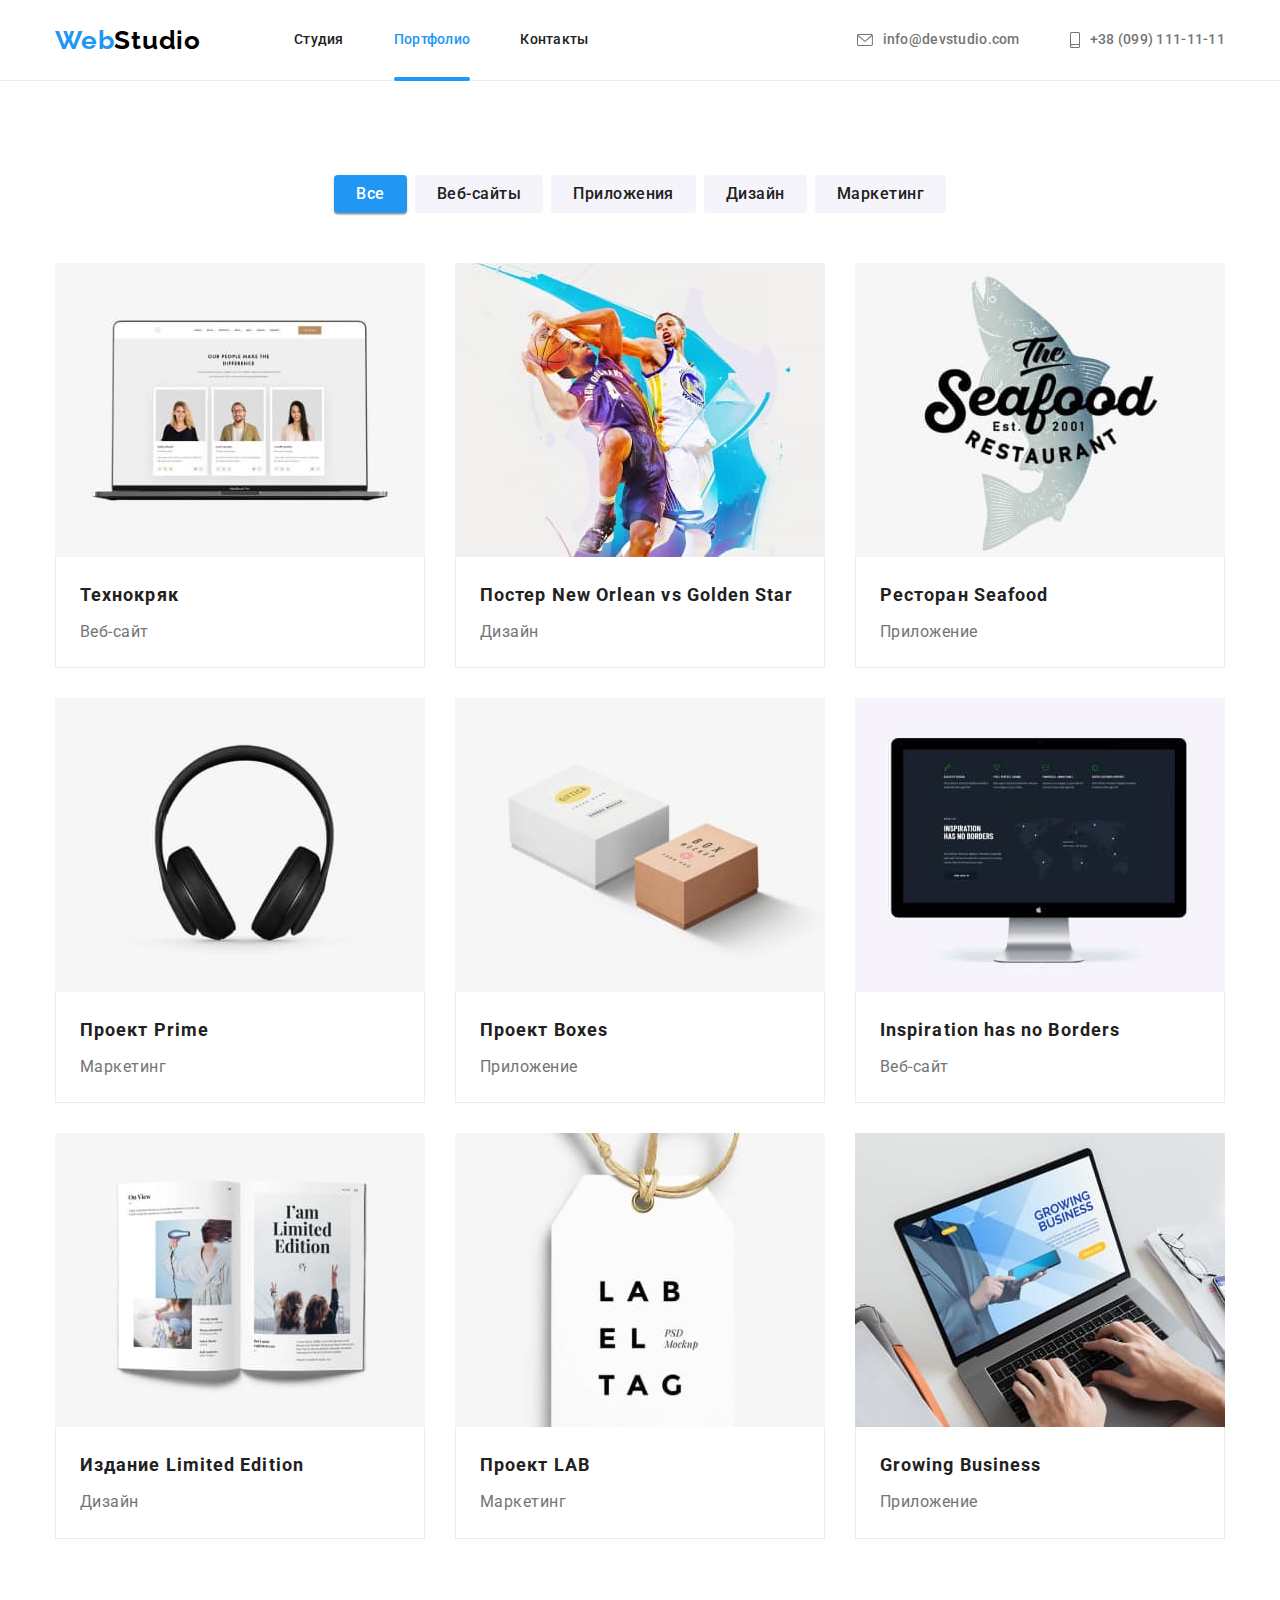
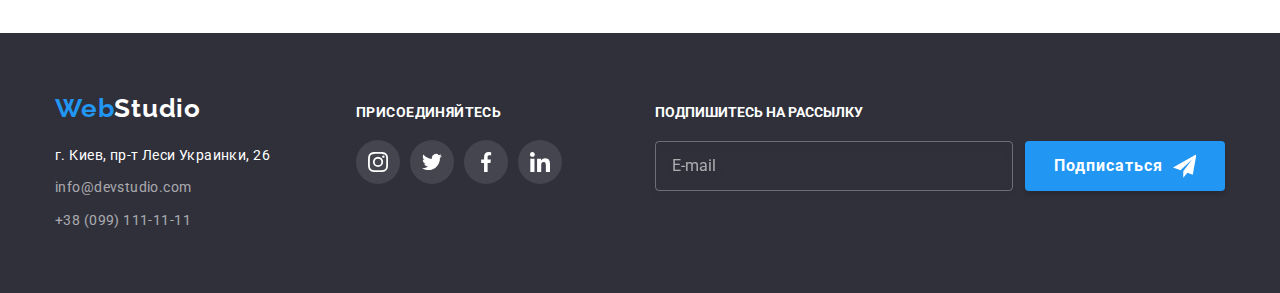
==== portfolio.html @ 6984e410 "." ====
<!DOCTYPE html>
<html lang="ru">
  <head>
    <meta charset="UTF-8" />
    <meta http-equiv="X-UA-Compatible" content="IE=edge" />
    <meta name="viewport" content="width=device-width, initial-scale=1.0" />
    <title>Portfolio</title>
    <link
      href="https://fonts.googleapis.com/css2?family=Raleway:wght@700&family=Roboto:wght@400;500;700;900&display=swap"
      rel="stylesheet"
    />
    <link
      rel="stylesheet"
      href="https://cdnjs.cloudflare.com/ajax/libs/modern-normalize/1.1.0/modern-normalize.min.css"
    />
    <link rel="stylesheet" href="./css/style.css" />
  </head>
  <body>
    <!-- Хедер -->
    <header class="page-header">
      <div class="container main-nav">
        <a href="./index.html" class="logo"> <span class="accent">Web</span>Studio </a>
        <!-- Навигация  -->
        <nav class="nav">
          <ul class="site-nav list">
            <li class="item"><a href="./index.html" class="link"> Студия </a></li>
            <li class="item"><a href="./portfolio.html" class="link current"> Портфолио </a></li>
            <li class="item"><a href="" class="link"> Контакты </a></li>
          </ul>
        </nav>
        <!-- Контакты -->
        <ul class="auth-nav list">
          <li class="item">
            <a href="mailto:info@devstudio.com" class="link-info">
              <svg class="icon-envelope">
                <use href="./images/icons.svg#icon-envelope"></use>
              </svg>
              info@devstudio.com</a
            >
          </li>
          <li class="item">
            <a href="tel:+380991111111" class="link-info">
              <svg class="icon-smartfhone">
                <use href="./images/icons.svg#icon-smartphone"></use></svg
              >+38 (099) 111-11-11</a
            >
          </li>
        </ul>
      </div>
    </header>
    <!-- Главный раздел -->
    <main>
      <section class="section">
        <div class="container">
          <h1 class="visually-hidden">Портфолио</h1>
          <ul class="portfolio-button list">
            <li class="item"><button type="button" class="button current">Все</button></li>
            <li class="item"><button type="button" class="button primary">Веб-сайты</button></li>
            <li class="item"><button type="button" class="button primary">Приложения</button></li>
            <li class="item"><button type="button" class="button primary">Дизайн</button></li>
            <li class="item"><button type="button" class="button primary">Маркетинг</button></li>
          </ul>

          <ul class="benefits list">
            <li class="item">
              <article class="card">
                <a href="" class="card-shadow">
                  <div class="benefits-img">
                    <img src="./images/img1.jpg" alt="Веб-сайт" width="370" height="294" />

                    <div class="img-thumb">
                      <p class="img-text">
                        Ресурс предлагает комплексные предложения с разным уровнем функционала и
                        сервисов. Все это позволит посетителю получить исчерпывающие сведения
                        <br />о компании или частном лице.
                      </p>
                    </div>
                  </div>

                  <div class="card-thumb">
                    <h2 class="benefits-title">Технокряк</h2>
                    <p class="benefits-text">Веб-сайт</p>
                  </div>
                </a>
              </article>
            </li>

            <li class="item">
              <article class="card">
                <a href="" class="card-shadow">
                  <div class="benefits-img">
                    <img src="./images/img2.jpg" alt="Постер" width="370" height="294" />

                    <div class="img-thumb">
                      <p class="img-text">
                        Ресурс предлагает комплексные предложения с разным уровнем функционала и
                        сервисов. Все это позволит посетителю получить исчерпывающие сведения
                        <br />о компании или частном лице.
                      </p>
                    </div>
                  </div>

                  <div class="card-thumb">
                    <h2 class="benefits-title">
                      Постер <span lang="en">New Orlean vs Golden Star</span>
                    </h2>
                    <p class="benefits-text">Дизайн</p>
                  </div>
                </a>
              </article>
            </li>

            <li class="item">
              <article class="card">
                <a href="" class="card-shadow">
                  <div class="benefits-img">
                    <img src="./images/img3.jpg" alt="Ресторан" width="370" height="294" />

                    <div class="img-thumb">
                      <p class="img-text">
                        Ресурс предлагает комплексные предложения с разным уровнем функционала и
                        сервисов. Все это позволит посетителю получить исчерпывающие сведения
                        <br />о компании или частном лице.
                      </p>
                    </div>
                  </div>

                  <div class="card-thumb">
                    <h2 class="benefits-title">Ресторан <span lang="en">Seafood</span></h2>
                    <p class="benefits-text">Приложение</p>
                  </div>
                </a>
              </article>
            </li>

            <li class="item">
              <article class="card">
                <a href="" class="card-shadow">
                  <div class="benefits-img">
                    <img src="./images/img4.jpg" alt="Проект Прайм" width="370" height="294" />

                    <div class="img-thumb">
                      <p class="img-text">
                        Ресурс предлагает комплексные предложения с разным уровнем функционала и
                        сервисов. Все это позволит посетителю получить исчерпывающие сведения
                        <br />о компании или частном лице.
                      </p>
                    </div>
                  </div>

                  <div class="card-thumb">
                    <h2 class="benefits-title">Проект <span lang="en">Prime</span></h2>
                    <p class="benefits-text">Маркетинг</p>
                  </div>
                </a>
              </article>
            </li>

            <li class="item">
              <article class="card">
                <a href="" class="card-shadow">
                  <div class="benefits-img">
                    <img src="./images/img5.jpg" alt="Проект Боксиз" width="370" height="294" />

                    <div class="img-thumb">
                      <p class="img-text">
                        Ресурс предлагает комплексные предложения с разным уровнем функционала и
                        сервисов. Все это позволит посетителю получить исчерпывающие сведения
                        <br />о компании или частном лице.
                      </p>
                    </div>
                  </div>

                  <div class="card-thumb">
                    <h2 class="benefits-title">Проект <span lang="en">Boxes</span></h2>
                    <p class="benefits-text">Приложение</p>
                  </div>
                </a>
              </article>
            </li>

            <li class="item">
              <article class="card">
                <a href="" class="card-shadow">
                  <div class="benefits-img">
                    <img src="./images/img6.jpg" alt="Вдохновение" width="370" height="294" />

                    <div class="img-thumb">
                      <p class="img-text">
                        Ресурс предлагает комплексные предложения с разным уровнем функционала и
                        сервисов. Все это позволит посетителю получить исчерпывающие сведения
                        <br />о компании или частном лице.
                      </p>
                    </div>
                  </div>

                  <div class="card-thumb">
                    <h2 class="benefits-title" lang="en">Inspiration has no Borders</h2>
                    <p class="benefits-text">Веб-сайт</p>
                  </div>
                </a>
              </article>
            </li>

            <li class="item">
              <article class="card">
                <a href="" class="card-shadow">
                  <div class="benefits-img">
                    <img src="./images/img7.jpg" alt="Издание" width="370" height="294" />

                    <div class="img-thumb">
                      <p class="img-text">
                        Ресурс предлагает комплексные предложения с разным уровнем функционала и
                        сервисов. Все это позволит посетителю получить исчерпывающие сведения
                        <br />о компании или частном лице.
                      </p>
                    </div>
                  </div>

                  <div class="card-thumb">
                    <h2 class="benefits-title">Издание <span lang="en">Limited Edition</span></h2>
                    <p class="benefits-text">Дизайн</p>
                  </div>
                </a>
              </article>
            </li>

            <li class="item">
              <article class="card">
                <a href="" class="card-shadow">
                  <div class="benefits-img">
                    <img src="./images/img8.jpg" alt="Проект Лаб" width="370" height="294" />

                    <div class="img-thumb">
                      <p class="img-text">
                        Ресурс предлагает комплексные предложения с разным уровнем функционала и
                        сервисов. Все это позволит посетителю получить исчерпывающие сведения
                        <br />о компании или частном лице.
                      </p>
                    </div>
                  </div>

                  <div class="card-thumb">
                    <h2 class="benefits-title">Проект <span lang="en">LAB</span></h2>
                    <p class="benefits-text">Маркетинг</p>
                  </div>
                </a>
              </article>
            </li>

            <li class="item">
              <article class="card">
                <a href="" class="card-shadow">
                  <div class="benefits-img">
                    <img src="./images/img9.jpg" alt="Растущий бизнес" width="370" height="294" />

                    <div class="img-thumb">
                      <p class="img-text">
                        Ресурс предлагает комплексные предложения с разным уровнем функционала и
                        сервисов. Все это позволит посетителю получить исчерпывающие сведения
                        <br />о компании или частном лице.
                      </p>
                    </div>
                  </div>

                  <div class="card-thumb">
                    <h2 class="benefits-title" lang="en">Growing Business</h2>
                    <p class="benefits-text">Приложение</p>
                  </div>
                </a>
              </article>
            </li>
          </ul>
        </div>
      </section>
    </main>

    <!-- Футер -->
    <footer class="page-footer">
      <div class="container">
        <div class="contact-info">
          <div class="adress-info">
            <a href="./index.html" class="footer-logo"> <span class="accent">Web</span>Studio </a>
            <address class="address">
              <ul class="information list">
                <li class="item">
                  <a
                    href="https://goo.gl/maps/oPbWowYrKjm67KPz8"
                    class="location"
                    target="_blank"
                    rel="noreferrer noopener"
                    >г. Киев, пр-т Леси Украинки, 26
                  </a>
                </li>
                <li class="item">
                  <a href="mailto:info@devstudio.com" class="link">info@devstudio.com </a> <br />
                </li>
                <li class="item">
                  <a href="tel:+380991111111" class="link">+38 (099) 111-11-11</a>
                </li>
              </ul>
            </address>
          </div>

          <div class="footer-part">
            <h2 class="footer-title">присоединяйтесь</h2>
            <ul class="social-footer list">
              <li class="item">
                <a href="" class="footer-icon">
                  <svg class="icon-footer">
                    <use href="./images/icons.svg#icon-instagram-2-1"></use>
                  </svg>
                </a>
              </li>
              <li class="item">
                <a href="" class="footer-icon current">
                  <svg class="icon-footer">
                    <use href="./images/icons.svg#icon-twitter-1"></use>
                  </svg>
                </a>
              </li>
              <li class="item">
                <a href="" class="footer-icon">
                  <svg class="icon-footer">
                    <use href="./images/icons.svg#icon-facebook-1"></use>
                  </svg>
                </a>
              </li>
              <li class="item">
                <a href="" class="footer-icon">
                  <svg class="icon-footer">
                    <use href="./images/icons.svg#icon-linkedin-1"></use>
                  </svg>
                </a>
              </li>
            </ul>
          </div>

          <form class="footer-form" autocomplete="off">
            <label class="footer-field">
              Подпишитесь на рассылку
              <input type="email" name="mail" placeholder="E-mail" />
            </label>

            <button class="btn-footer" type="submit">
              Подписаться
              <svg class="icon-form">
                <use href="./images/icons.svg#icon-icon-send"></use>
              </svg>
            </button>
          </form>
        </div>
      </div>
    </footer>
  </body>
</html>
---- css/style.css ----
html{
    box-sizing: border-box;
}

*, 
*::before,
*::after{
box-sizing: inherit;
}

:root {
    --primery-text-color: #757575;
    --title-text-color:#212121;
    --accent-color: #2196F3;
    --primery-white-color:#FFFFFF;
    --footer-contact-color:rgba(255, 255, 255, 0.6);
    --hero-button-color:#188CE8;
    --button-portfolio-color:#F5F4FA;
    --hero-fon-color:#2F303A;
    --card-set-gape: 30px;
    --box-shadow-team:0px 1px 3px rgba(0, 0, 0, 0.12),
    0px 1px 1px rgba(0, 0, 0, 0.14),
    0px 2px 1px rgba(0, 0, 0, 0.2);
    --box-shadow-benefits:0px 1px 1px rgba(0, 0, 0, 0.12), 
    0px 4px 4px rgba(0, 0, 0, 0.06), 
    1px 4px 6px rgba(0, 0, 0, 0.16);
}


body {
background-color:var(--primery-white-color);
color:var(--primery-text-color);
font-family: Roboto, sans-serif;
}
 /*утилиты  */
h1,
h2,
h3,
h4,
h5,
h6,
p,
ul {
margin: 0;
}

img {
display: block;
max-width: 100%;
height: auto
}

/* скрыть заголовок H1 */
.visually-hidden {
position: absolute;
white-space: nowrap;
width: 1px;
height: 1px;
overflow: hidden;
border: 0px;
padding: 0px;
clip: rect(0 0 0 0);
clip-path: inset(50%);
margin: -1px;
}
.list {
margin: 0px;
padding: 0px;
list-style: none;
}
/* разметка хедера */
.page-header{
border-bottom: 1px solid #ECECEC;
}

/* fix heder */
/* .page-header{
position: fixed;
width: 100%;
top: 0;
left: 0;
min-height: 80px;
background-color:rgba(255, 165, 0, 1);
outline: 1px solid black;
} */





/* разметка навигации */
.main-nav{
display: flex;
align-items: center;
}

/* разметка контейнера */

.container {
width: 1200px;
padding-left: 15px;
padding-right: 15px;
margin-left: auto;
margin-right: auto;
}


/* разметка оформление
.card-thumb {
outline: 1px solid red;
}

.item * {
outline: 1px solid tomato;


/* logo */

.logo {
color: #000000;
font-family: Raleway, sans-serif;
font-weight: 700;
font-size: 26px;
line-height: 1.19;
letter-spacing: 0.03em;
text-decoration: none;

transition:color 250ms cubic-bezier(0.4, 0, 0.2, 1);
}

.logo:hover,
.logo:focus {
color: var(--accent-color);
}
.nav{
margin-left: 93px;
}
.site-nav{
display: flex;
}

.site-nav .item{
margin-right: 50px;
}
.site-nav .item:last-child{
margin-right: 0px;
}

/* site nav */
.site-nav .link {
display: block;
position: relative;
padding-top: 32px;
padding-bottom: 32px;

color:var(--title-text-color) ;
font-weight: 500;
font-size: 14px;
line-height: 1.14;
letter-spacing: 0.02em;
text-decoration: none;

transition:color 250ms cubic-bezier(0.4, 0, 0.2, 1);
}
.site-nav .link:hover, 
.site-nav .link:focus{
color:var(--accent-color) ;
}
.site-nav .link.current{
color:var(--accent-color);
}
/* подчеркивание */
.site-nav .link.current::after {
display: block;
position: absolute;
bottom: -1px;
left: 0px;
content: "";
width: 100%;
height: 4px;
border-radius: 2px;
background-color: var(--accent-color);
}

/* auth-nav */
.auth-nav{
display: flex;
margin-left: auto;
align-items: center;
justify-content: center;
}

.auth-nav .item:not(:last-child){
margin-right: 50px;
}
/* oбязательно!!!!!!!!! content:
иконки конверт и телефон "" */

.icon-envelope{
height: 12px;
width: 16px;
margin-right: 10px;

}

.icon-smartfhone{
height: 16px;
width: 10px;
margin-right: 10px;

}



/* text  */
.auth-nav .link-info{
display: flex;
align-items: center;
color: var(--primery-text-color);
fill: var(--primery-text-color);
font-weight: 500;
font-size: 14px;
line-height: 1.14;
letter-spacing: 0.02em;
text-decoration: none;

transition:color 250ms cubic-bezier(0.4, 0, 0.2, 1), 
fill 250ms cubic-bezier(0.4, 0, 0.2, 1) ;

}


.auth-nav .link-info:hover, 
.auth-nav .link-info:focus{
color: var(--accent-color);
fill: var(--accent-color);
}


/* hero */
.hero{
padding: 200px 0px;
text-align: center;
margin-right: auto;
margin-left: auto;
max-width: 1600px;
min-height: 600px;
background-color: var(--hero-fon-color);
background-image: linear-gradient(to right,
rgba(47, 48, 58,0.4), 
rgba(47, 48, 58, 0.4)),
url(../images/background-hero.jpg);
background-repeat: no-repeat;
background-position: center;
background-size: cover;
}

.hero-title{

margin-top: 0px;
margin-bottom:30px;

color:var(--primery-white-color);
font-weight: 900;
font-size: 44px;
line-height: 1.36;
letter-spacing: 0.06em;
text-transform: uppercase;
}


/* button index.html*/

.button{cursor: pointer;}
.hero-button.primary{cursor: pointer;}
.button-close{cursor: pointer;}
.btn-footer{cursor: pointer;}
.button-submit{cursor: pointer;}

.hero-button{
display:inline-block;
border-radius:4px;
padding: 10px 32px;
min-width: 200px;
text-align: center;


color:var(--primery-white-color);
background-color:var(--accent-color);
font-family: inherit;
font-weight: 700;
font-size: 16px;
line-height: 1.88;
text-align: center;
letter-spacing: 0.06em;
text-decoration: none;
border: none;

transition:color 250ms cubic-bezier(0.4, 0, 0.2, 1),
background-color 250ms cubic-bezier(0.4, 0, 0.2, 1);
}

.hero-button.primary:hover,
.hero-button.primary:focus {
border: none;
color: var(--primery-white-color);
background-color:var(--hero-button-color);
}


/*падинги всех секций*/
.section{
padding: 94px 0px;
}


/* стили и отступы заголовоков H */
.section-title {
color: var(--title-text-color);
font-weight: 700;
font-size: 36px;
line-height: 1.17;
text-align: center;
letter-spacing: 0.03em;

margin-bottom: 50px;
}

/* section Feature */

/* контейнер FEATURE */

/* установка иконок */
.icon-feature{
display: flex;
justify-content: center;
align-items: center;
height: 120px;
background-color: var(--button-portfolio-color);
border-radius: 4px;
margin-bottom: 30px;
}
.icon-feature .icon{
height: 70px;
width: 70px;
}



.feature {
display: flex;
margin-top: calc(-1 * var(--card-set-gape));
margin-left: calc(-1 * var(--card-set-gape));
}


.feature>.item {
flex-basis: calc(100% / 3 - var(--card-set-gape));
margin-left: var(--card-set-gape);
margin-top: var(--card-set-gape);
}

.feature-title {
color: var(--title-text-color);
font-weight: 700;
font-size: 14px;
line-height: 1.14;
letter-spacing: 0.03em;
font-style: normal;
text-transform: uppercase;
}

.feature-text {
margin-top: 10px;
color: var(--primery-text-color);
font-weight: 400;
font-size: 14px;
line-height: 1.7;
letter-spacing: 0.03em;
font-style: normal;
}

/* section-Images */

/* /* контейнер IMAGES */
.section.images {
padding-top: 0px;
}

.imag-card{
display: flex;
position: relative;
}

.images-thumb{
position: absolute;
display: flex;
height: 70px;
width: 100%;
justify-content: center;
align-items: center;
bottom: 0px;
background-color: rgba(47, 48, 58, 0.8);
}

.images-text{
font-style: normal;
font-weight: 700;
font-size: 14px;
line-height: 1.14;
letter-spacing: 0.03em;
text-transform: uppercase;
color:var(--primery-white-color);
}




.images-list {

display: flex;
margin-top: calc(-1 * var(--card-set-gape));
margin-left: calc(-1 * var(--card-set-gape));
}

.images-list>.item {
flex-basis: calc(100% / 3 - var(--card-set-gape));
margin-left: var(--card-set-gape);
margin-top: var(--card-set-gape);
}


/* section-Team */

/* контейнер TEAM */
.team-section{
background-color:var(--button-portfolio-color); 
padding: 94px 0px;
}

.team {

/* сетка для разметки 1 строка */
display: flex;
margin-top: calc(-1 * var(--card-set-gape));
margin-left: calc(-1 * var(--card-set-gape));
}

.team>.item {
flex-basis: calc(100% / 3 - var(--card-set-gape));
margin-left: var(--card-set-gape);
margin-top: var(--card-set-gape);
box-shadow: var(--box-shadow-team);
border-radius: 0px 0px 4px 4px;
background-color: #FFFFFF;
}

.team-title{
color: var(--title-text-color);
font-weight: 500;
font-size: 16px;
line-height: 1.19;
letter-spacing: 0.03em;
text-align: center;
}
.team-text{
color: var(--primery-text-color);
font-size: 16px;
line-height: 1.19;
letter-spacing: 0.03em;
margin-top: 10px;
margin-bottom: 16px;
text-align: center;
}
.team .card-thumb{
padding: 30px 0px;
}

/* Добавление иконок соц.сети в team */
.social-title{
display: flex;
align-items: center;
justify-content: center;
}
.social-icon{
display: flex;
align-items: center;
justify-content: center;
height: 44px;
width: 44px;
border-radius: 50%;
fill: #AFB1B8;
transition:background-color 250ms cubic-bezier(0.4, 0, 0.2, 1),
fill 250ms cubic-bezier(0.4, 0, 0.2, 1);
} 

.social-title>.item{
margin-right:10px ;
}
.social-title>.item:nth-child(4n){
margin-right: 0px;
}


.icon-inst,
.icon-twitter,
.icon-facebook,
.icon-ln{
height: 20px;
width: 20px;
}

.social-icon:hover,
.social-icon:focus{
fill:#FFFFFF;
background-color: var(--accent-color);
} 
    
    



/* секция Постоянные клиенты */



.customers-section{
padding: 94px 0px;

}
.customers{
display: flex;
margin-top: calc(-1 * var(--card-set-gape));
margin-left: calc(-1 * var(--card-set-gape));
}
.customers>.item{
flex-basis: calc(100% / 3 - var(--card-set-gape));
margin-left: var(--card-set-gape);
margin-top: var(--card-set-gape);
height: 92px;
}

.link{
text-decoration: none;
margin: 0px;
padding: 0px;
}

.link-costumers{
width: 100%;
height: 100%;
display: flex;
align-items: center;
justify-content: center;
fill:#afb1b8 ;
border: 1px solid #AFB1B8;
border-radius: 4px;
transition:fill 250ms cubic-bezier(0.4, 0, 0.2, 1),
border 250ms cubic-bezier(0.4, 0, 0.2, 1);
}

.link-costumers:hover,
.link-costumers:focus{
border: 1px solid var(--accent-color);
fill: var(--accent-color);
}


.icon-costumers{
height: 60px;
width: 106px;
}



/* Макет Портфолио */

/* контейнер portfolio */
.filters-title{
position: absolute;
white-space: nowrap;
width: 1px;
height: 1px;
overflow: hidden;
border: 0px;
padding: 0px;
clip: rect(0 0 0 0);
clip-path: inset(50%);
margin: -1px;
}

/* button portfolio */

.portfolio-button {

display: flex;
justify-content: center;
margin-bottom: 50px;
}

.portfolio-button .item:not(:last-child) {
margin-right: 8px;
}

.button {
display: inline-block;
border-radius: 4px;
padding: 6px 22px;
text-align: center;
min-width: 73px;
color: var(--title-text-color);
background-color: var(--button-portfolio-color);
font-family: inherit;
font-weight: 500;
font-size: 16px;
line-height: 1.6;
letter-spacing: 0.03em;
text-decoration: none;
border: none;

transition:color 250ms cubic-bezier(0.4, 0, 0.2, 1), 
background-color 250ms cubic-bezier(0.4, 0, 0.2, 1),
box-shadow 250ms cubic-bezier(0.4, 0, 0.2, 1);

}

.button.current {
border: none;
color: var(--primery-white-color);
background-color: var(--accent-color);
text-decoration: none;
box-shadow: var(--box-shadow-team);
}

.button.primary:hover,
.button.primary:focus {
color: var(--primery-white-color);
background-color: var(--accent-color);
border-color: var(--button-portfolio-color);
box-shadow: var(--box-shadow-team);
}


/* сетка для разметки 2 строки и более.. */
/* primer */
/* .benefits {
display: flex;
flex-wrap: wrap;
margin-top: -(minus) znachenie 1 otstupa vverh (margina)/2;
margin-left: -(minus) znachenie 1 otstupa vlevo (margina)/2;} 
gde margin top i left=gap (top left) */

/* .benefits>.item { */
/* flex-basis: calc(100%-n(px) / p);
margin-left: znachenie 1 otstupa vlevo (margina)/2;
margin-top: znachenie 1 otstupa vverh (margina)/2;}
gde margin top i left=gape (top left) */
/* gde */
/* n(kol-vo otstupov*znachenie margina (px)) */ 
/* p-kol-vo stolbikov */

/* .benefits{
display: flex;
flex-wrap: wrap;
esli odinakovo to prosto gap:
row-gap: 40px;
column-gap: 30px;
}
.benefits> .item{
flex-basis: calc((100% - 60px)/3);
} */

/* сетка для разметки 2 строки и более.. */
.benefits {
display: flex;
flex-wrap: wrap;
margin-top: calc(-1 * var(--card-set-gape));
margin-left: calc(-1 * var(--card-set-gape));
}

.benefits > .item{
flex-basis: calc(100% / 3 - var(--card-set-gape));
margin-left:var(--card-set-gape);
margin-top:var(--card-set-gape);
}

/* эффект overlok */

/* скрывать лишнее */
.benefits-img{ 
position: relative;
overflow: hidden;
}


/* эффекты выезжания окна */
.benefits-img::before{
display: inline-block;
content: "";
position: absolute;
top:0;
left:0;
width: 100%;
height: 100%;
opacity: 1;
background-color: rgba(33, 150, 243, 0.9);
transform: translateY(100%);
transition: transform 250ms cubic-bezier(0.4, 0, 0.2, 1);

}

.img-thumb{
position: absolute;
top: 0;
left: 0;
opacity:1;
padding: 63px 24px ;
transform: translateY(100%);
transition: transform 250ms cubic-bezier(0.4, 0, 0.2, 1);
}

.img-text {
font-weight: 400;
font-size: 18px;
line-height: 1.56;
letter-spacing: 0.03em;
color: var(--primery-white-color);
}

/* hover overlok всей карточки */
.card-shadow:hover .benefits-img::before,
.card-shadow:focus .benefits-img::before{
transform: translateY(0);
}

.card-shadow:hover .img-thumb,
.card-shadow:focus .img-thumb {
transform: translateY(0);
}





/* эффект тени на ховер focus */

.card-shadow{
display: block;
text-decoration: none;
transition:box-shadow 250ms cubic-bezier(0.4, 0, 0.2, 1);
}

.card-shadow:hover,
.card-shadow:focus{
box-shadow:var(--box-shadow-benefits);
}


/* рамки и отступы внутри них */


.benefits .card-thumb{
padding: 20px 24px;
border-right: 1px solid #ECECEC;
border-left: 1px solid #ECECEC;;
border-bottom: 1px solid #ECECEC;
}

/* загаловки в списках */

.benefits-title {
color: var(--title-text-color);
font-weight: 700;
font-size: 18px;
line-height: 2;
letter-spacing: 0.06em;
}

/* абзацы в списках*/

.benefits-text {
color: var(--primery-text-color);
font-size: 16px;
line-height: 1.9;
letter-spacing: 0.03em;
margin-top: 4px;
}

/* footer background */

.page-footer {
background-color:var(--hero-fon-color);
padding: 60px 0px;
}


/* footer LOGO */

.footer-logo {
display: inline-block;

color: var(--primery-white-color);
font-family: Raleway, sans-serif;
font-weight: 700;
font-size: 26px;
line-height: 1.19;
letter-spacing: 0.03em;
text-decoration: none;

transition:color 250ms cubic-bezier(0.4, 0, 0.2, 1);
}

.footer-logo:hover,
.footer-logo:focus {
color: var(--accent-color);
}

.accent {
color: var(--accent-color);
}


/* address */

.address{
font-style: normal;
margin-top: 20px;
}


.information .item:not(:first-child) {
margin-top: 9px;
}

/* оформление текста и ссылок footer */

.information .location,
.information .link {
font-size: 14px;
line-height: 1.7;
letter-spacing: 0.03em;
text-decoration: none;
font-style: normal;
}


.information .location{
color:var(--primery-white-color);
transition:color 250ms cubic-bezier(0.4, 0, 0.2, 1);
}

.information .location:hover,
.information .location:focus{
color:var(--accent-color);
}

.information .link {
color:var(--footer-contact-color);
transition:color 250ms cubic-bezier(0.4, 0, 0.2, 1);
}

.information .link:hover,
.information .link:focus{
color: var(--accent-color);
}


/* добавление второй части футера */

/* титулка футера */
.footer-title {
color: var(--primery-white-color);
font-weight: 700;
font-size: 14px;
line-height: 16px;
letter-spacing: 0.03em;
text-transform: uppercase;
font-style: normal;
margin-bottom: 20px;
}

/* общий div футера */

.contact-info {
display: flex;
align-items: baseline;
}

/* div размер контейнера второй части футера */
.footer-part{
margin-left: 70px;
}

/* список для div второй части футера */
/* ul 2 части */
.social-footer {
display: flex;
align-items: center;
justify-content: center;
}
/* расст внутри иконок */
.social-footer>.item {
margin-right: 10px;}
    
.social-footer>.item:nth-child(4n) {
margin-right: 0px;
}
    


/* коррекция иконок footer ccылки*/

.footer-icon {
display: flex;
align-items: center;
justify-content: center;
height: 44px;
width: 44px;
border-radius: 50%;
background-color: rgba(255, 255, 255, 0.1);
transition:background-color 250ms cubic-bezier(0.4, 0, 0.2, 1);
/* fill: var(--primery-white-color); */

}

.footer-icon:hover,
.footer-icon:focus{
background-color: var(--accent-color);
}

/*иконки  */
.icon-footer{
height: 20px;
width: 20px;
fill: var(--primery-white-color)
}

/* Модальное окно */

/* backdrop */
.backdrop{
position: fixed;
top: 0;
left: 0;
width:100%;
height:100%;
background-color: rgba(0, 0, 0, 0.2);
opacity: 1;
transition: opacity 250ms 
cubic-bezier(0.4, 0, 0.2, 1), visibility 250ms 
cubic-bezier(0.4, 0, 0.2, 1);
}

/*opacity- невидимость */
/* pointer-events возможность нажимать на кнопки */
/* s-hidden class backdrop */
.backdrop.is-hidden{
visibility: hidden;
opacity: 0;
pointer-events: none;
}

.backdrop.is-hidden .modal{
transform: translate( -50%, -50%) scale(1.1);  
}
/* modal window */
.modal{
display: block;
position: absolute;
top: 50%;
left: 50%;
padding: 40px;
transform: translate( -50%, -50%) scale(1);
min-height: 581px;
min-width: 528px;
background-color: var(--primery-white-color);
border-radius: 4px;
box-shadow: 0px 1px 3px rgba(0, 0, 0, 0.12), 
0px 1px 1px rgba(0, 0, 0, 0.14),
0px 2px 1px rgba(0, 0, 0, 0.2);
transition:transform 250ms 
cubic-bezier(0.4, 0, 0.2, 1);
}
/* button modal */
.button-close{
display: flex;
position: absolute;
top:8px; 
right:8px;
justify-content: center;
align-items: center;
padding: 0px;
height: 30px;
width: 30px;
border-radius: 50%;
border: 1px solid rgba(0, 0, 0, 0.1);
background-color: #FFFFFF;
transition: fill 250ms cubic-bezier(0.4, 0, 0.2, 1);
}

.button-close:hover,
.button-close:focus {
fill:rgba(33, 150, 243, 1);
}


.icon-modal{
height: 18px;
width: 18px;
}


/* forms footer */
/* добавление отступа в первую колонку */
.adress-info{
flex-grow: 1;
}


.footer-form{
display: flex;
margin-left: 93px;
align-items: flex-end;
justify-content: flex-start;
}

.footer-form .footer-field{
width: min-content;
font-weight: 700;
font-size: 14px;
line-height: 1.14;
text-transform: uppercase;
color: var(--primery-white-color);
}

.footer-form input {
margin-top: 20px;
padding-left: 16px;
padding-right: 16px;
width: 358px;
height: 50px;
background-color: transparent;
color: var(--primery-white-color);
font-size: 16px;
line-height: 1.25;
border: 1px solid rgba(255, 255, 255, 0.3);
filter: drop-shadow(0px 4px 4px rgba(0, 0, 0, 0.15));
border-radius: 4px;
}
.footer-form input::placeholder {
color: rgba(255, 255, 255, 0.6);
font-size: 16px;
line-height: 1.25;
}



/* кнопка в футере */
 
.btn-footer{
display: flex;
align-items: center;
text-align: center;
font-weight: 700;
font-size: 16px;
line-height: 1.88;
letter-spacing: 0.06em;
color: #FFFFFF;
padding: 10px 29px;
margin-left: 12px;
width: 200px;
height: 50px;
box-shadow: 0px 4px 4px rgba(0, 0, 0, 0.15);
border-radius: 4px;
border: none;
background-color: var(--accent-color);
color: rgba(255, 255, 255, 1);
} 

/*иконка в футере */

.icon-form {
height: 24px;
width: 24px;
margin-left: 10px;
}



/* форма в модальном окне */

.form{
display: block;
margin-top: 0px;
}

/* name form */
.title-modal {
font-weight: 700;
font-size: 20px;
line-height: 1.15;
text-align: center;
letter-spacing: 0.03em;
color: var(--title-text-color);
margin-bottom: 12px;
}

.form-field {
position: relative;
display: block;
font-size: 12px;
line-height: 1.17;
letter-spacing: 0.01em;
color: var(--primery-text-color);
}


.form-modal .form-field:not(.form-modal .form-field.checkbox, .form-modal .form-field.textarea) {
margin-bottom: 10px;
}

.form-field.textarea {
margin-bottom: 20px;
}

.form-input,
.form-text-area {
width: 100%;
}

.form-input {
height: 40px;
margin-top: 4px;
padding-left: 42px;
padding-right: 16px;
}

.form-text-area {
display: block;
height: 120px;
margin-top: 4px;
padding: 12px 16px;
resize: none;
}

.form-field .icon-input {
position: absolute;
left: 12px;
bottom: 11px;
fill: var(--title-text-color);
transition: transform 250ms cubic-bezier(0.4, 0, 0.2, 1);
}

.form-input,
.form-text-area {
border: 1px solid rgba(33, 33, 33, 0.2);
border-radius: 4px;
font-size: 14px;
line-height: 1.17;
letter-spacing: 0.01em;
transition: border 250ms cubic-bezier(0.4, 0, 0.2, 1);
}

.form-input:focus,
.form-text-area:focus{
border: 1px solid #2196F3;
outline:transparent;
}

.form-input:focus + .icon-input {
fill:#2196F3 ;
}

.form-text-area::placeholder {
font-size: 12px;
line-height: 1.17;
letter-spacing: 0.01em;
color: rgba(117, 117, 117, 0.5);
}
/* .policy-checkbox {
position: absolute;
white-space: nowrap;
width: 1px;
height: 1px;
overflow: hidden;
border: 0px;
padding: 0px;
clip: rect(0 0 0 0);
clip-path: inset(50%);
margin: -1px;
} */
.policy-checkbox{
position: absolute;
appearance: none;
}

.form .form-field.checkbox {
margin-bottom: 0px;
}
.form-field.checkbox {
display: flex;
align-items: center;
justify-content: center;
font-size: 14px;
line-height: 1.7;
}

.icon-check {
background-size: contain;
background-origin: border-box;
margin-right: 7px;
fill: white;
border: 2px solid var(--title-text-color);
border-radius: 2px;
transition: border 250ms cubic-bezier(0.4, 0, 0.2, 1), 
background-color 250ms cubic-bezier(0.4, 0, 0.2, 1), 
border-color 250ms cubic-bezier(0.4, 0, 0.2, 1);
}

.policy-checkbox:checked + .icon-check {
border: 1px solid #2196f3;
border-radius: 2px;
background-color: #2196f3;
}

.policy-link {
color: #2196f3 ;
}


.form-modal .button-submit{
display: block;
margin-left: auto;
margin-right: auto;
}

.button-submit{
display: flex;
align-items: center;
justify-content: center;
font-style: normal;
margin-top: 30px;
min-width: 200px;
height: 50px;
font-weight: 700;
font-size: 16px;
line-height: 1.88;
letter-spacing: 0.06em;
color: #FFFFFF;
margin-left: auto;
margin-right: auto;
background-color: #2196F3;
box-shadow: 0px 4px 4px rgba(0, 0, 0, 0.15);
border-radius: 4px;
border: none;
}

















/* Oбщий background E5E5E5 */
/* лого цвет #2196F3 #000000 */
/* цвет основного текста #212121; */
/* цвет дополнительного текста  #757575; */

/* белый #ffffff*/
/* акцент #2196F3 */
/* задний фон хедера  background: #F5F4FA */
/* задний фон под кнопкой background: #2F303A */
/* задний фон основного раздела background: #E5E5E5 */
/* фон внизу почта и телефон rgba(255, 255, 255, 0.6) */

/* .button{ 
font-family: inherit;}*/
/* {
    color: var(--title-text-color);
    background-color: var(--primery-white-color);
}
.button.primary{
    color: var(--primery-white-color);
    background-color:var(--accent-color);
}
.button.secondary{
    color:var(--accent-color);
    background-color:var(--primery-white-color);
}
html
<li><a href=""class=button primary> Log in </a></li>
<li><a href=""class=button secondary> Register </a></li> */

/* .box{
    margin-bottom: 50px;
    /* border: 5px solid tomato;
    padding: 20px;
    margin: 20px;
    background-color: tomato; 
    outline: 2px solid tomato;
    background-color: tomato;}
 */

 /* выбрать четные,  (2n+1) не четные  */
/* .work-list > .item:nth-child(2n){
background-color: red;    
} */

/* Пример выбора последнего или первого элемента */

/* .site-nav .item {
margin-right: 50px;
}

.site-nav .item:last-child {
margin-right: 0px;
}

.site-nav .item:not(:last-child){
margin-right: 50px;
}
.site-nav .item + .item {
margin-left: 50px;
} */



/* строки в списках */
/* width: calc(100%/2);
/* calc((100%-колво маржинов в строке(строк-1)*знач марж (1-это 30px)/кол-во элементов(строк) */
/* (100%-60px(2 марж по 30px)/3(cтроки */
/* альтернатива:
.benefits .item:not(:nth-child(3n)) {
margin-right: 30px; */
/* альтернатива:
.benefits .item:not(:nth-child(-n+3)) {
margin-bottom: 30px;
} */





/* .benefits {
    display: flex;
    flex-wrap: wrap;
    margin-top: 50px;
    padding-bottom: 94px;
    background-color: tomato;
}

.benefits .item {
    width: 370px;
    margin-right: 30px;
    margin-bottom: 30px;
    outline: 1px solid teal;
}

/* .benefits .item:nth-child(3n) {
    margin-right: 0px;
}


.benefits .item:nth-child(n+7) {
    margin-bottom: 0px;
}





загаловки в списках
.benefits-title {
    color: var(--title-text-color);
    font-weight: 700;
    font-size: 18px;
    line-height: 2;
    letter-spacing: 0.06em;
    margin-top: 20px;
}

/* абзацы в списках*/
/* .benefits-text {
    color: var(--primery-text-color);
    font-size: 16px;
    line-height: 1.9;
    letter-spacing: 0.03em;
    margin-bottom: 0px;}  */
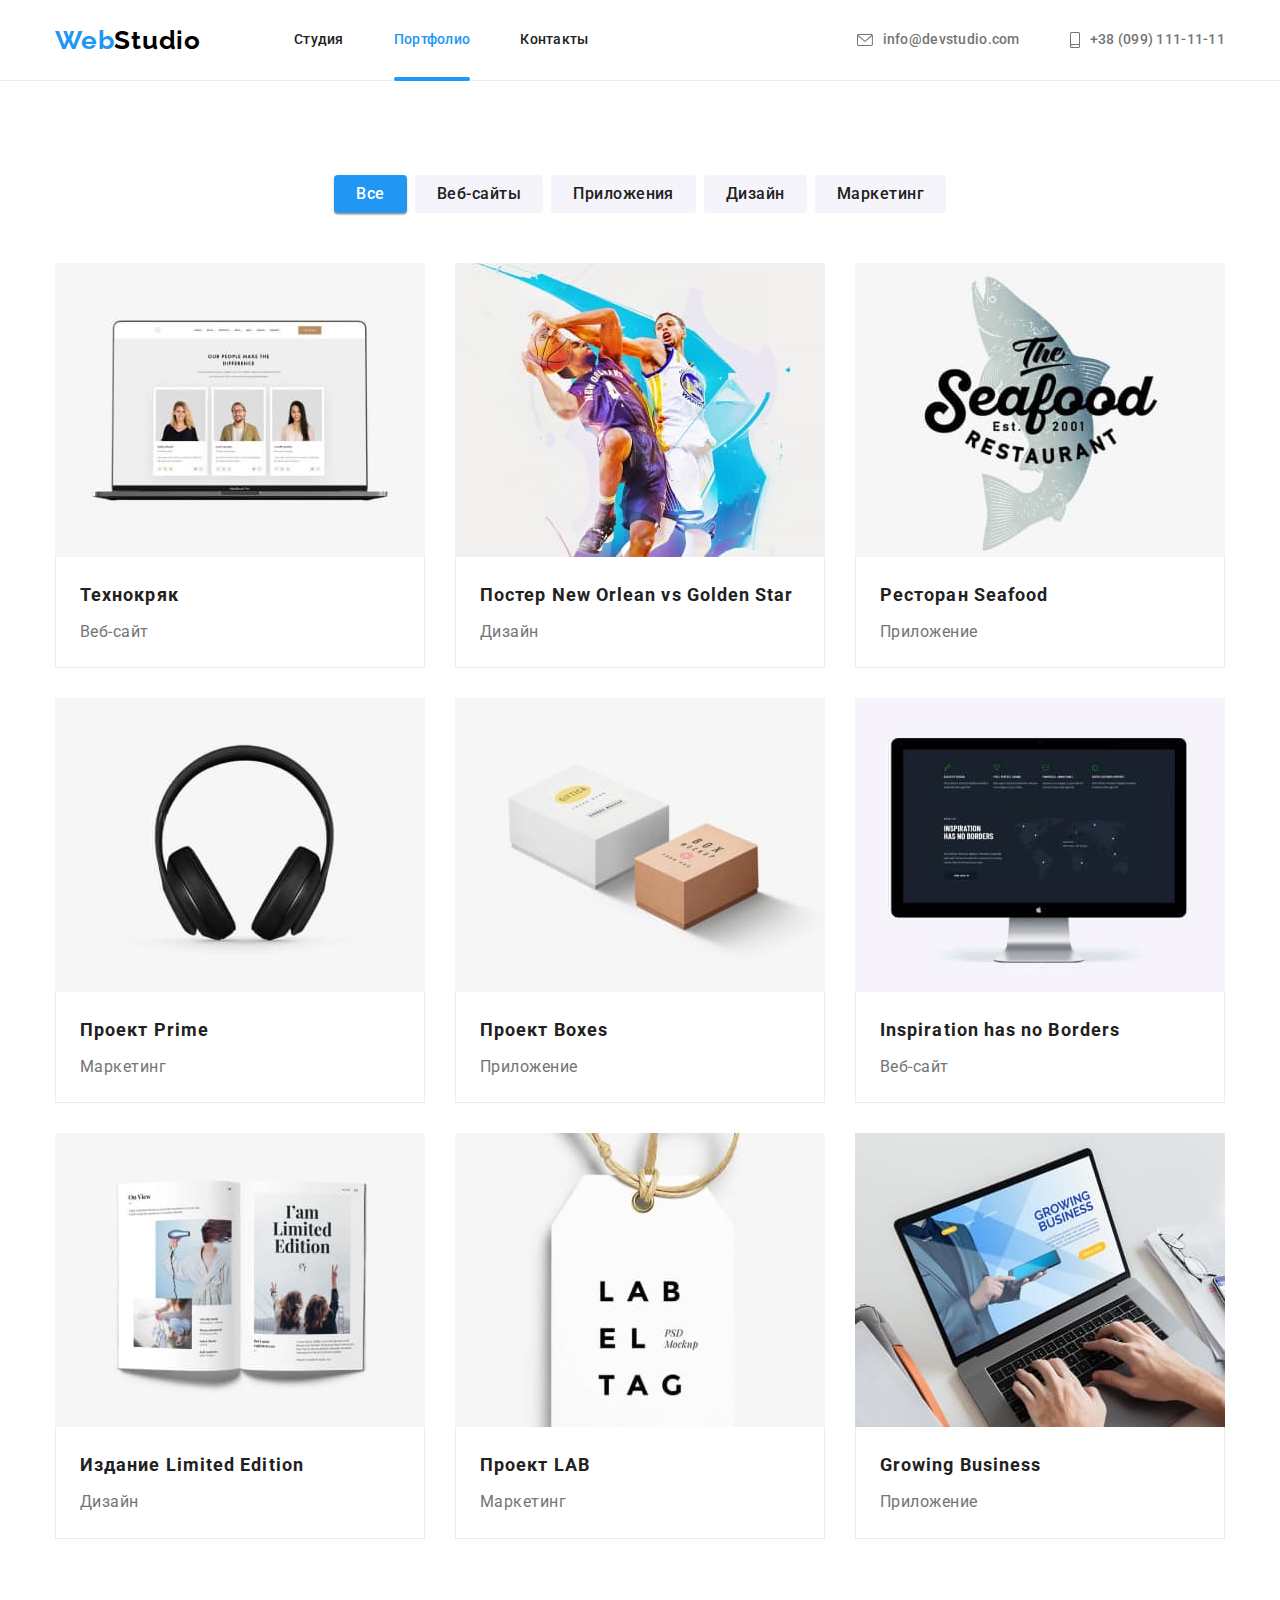
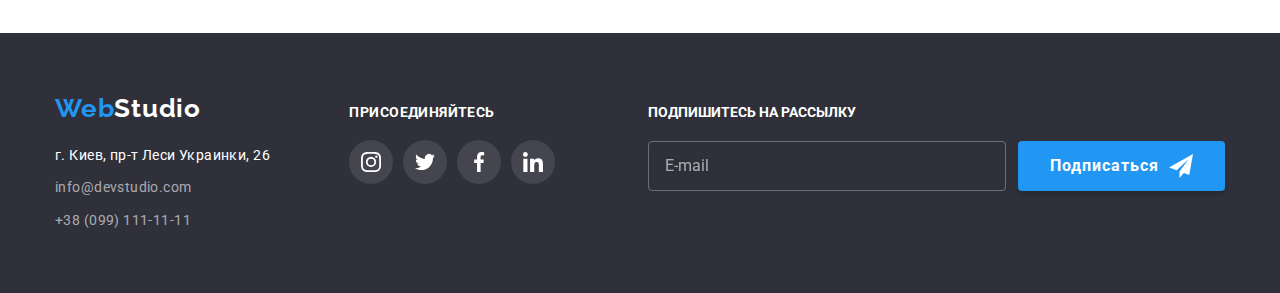
==== commit 10e20c36: "1 part" ====
--- a/portfolio.html
+++ b/portfolio.html
@@ -18,31 +18,40 @@
   <body>
     <!-- Хедер -->
     <header class="page-header">
-      <div class="container main-nav">
-        <a href="./index.html" class="logo"> <span class="accent">Web</span>Studio </a>
+      <div class="container page-header__container">
+        <a href="./index.html" class="logo page-header__logo">
+          <span class="logo__accent">Web</span>Studio
+        </a>
         <!-- Навигация  -->
-        <nav class="nav">
-          <ul class="site-nav list">
-            <li class="item"><a href="./index.html" class="link"> Студия </a></li>
-            <li class="item"><a href="./portfolio.html" class="link current"> Портфолио </a></li>
-            <li class="item"><a href="" class="link"> Контакты </a></li>
+        <nav class="navigation container__navigation">
+          <ul class="site-nav">
+            <li class="site-nav__item">
+              <a href="./index.html" class="site-nav__link"> Студия </a>
+            </li>
+            <li class="site-nav__item">
+              <a href="./portfolio.html" class="site-nav__link site-nav__link--current">
+                Портфолио
+              </a>
+            </li>
+            <li class="site-nav__item"><a href="" class="site-nav__link"> Контакты </a></li>
           </ul>
         </nav>
         <!-- Контакты -->
-        <ul class="auth-nav list">
-          <li class="item">
-            <a href="mailto:info@devstudio.com" class="link-info">
-              <svg class="icon-envelope">
+        <ul class="contacts page-header__contacts">
+          <li class="contacts__item">
+            <a href="mailto:info@devstudio.com" class="contacts__link">
+              <svg class="contacts__icon" height="12" width="16">
                 <use href="./images/icons.svg#icon-envelope"></use>
               </svg>
               info@devstudio.com</a
             >
           </li>
-          <li class="item">
-            <a href="tel:+380991111111" class="link-info">
-              <svg class="icon-smartfhone">
-                <use href="./images/icons.svg#icon-smartphone"></use></svg
-              >+38 (099) 111-11-11</a
+          <li class="contacts__item">
+            <a href="tel:+380991111111" class="contacts__link">
+              <svg class="contacts__icon" height="16" width="10">
+                <use href="./images/icons.svg#icon-smartphone"></use>
+              </svg>
+              +38 (099) 111-11-11</a
             >
           </li>
         </ul>
@@ -53,219 +62,231 @@
       <section class="section">
         <div class="container">
           <h1 class="visually-hidden">Портфолио</h1>
-          <ul class="portfolio-button list">
-            <li class="item"><button type="button" class="button current">Все</button></li>
-            <li class="item"><button type="button" class="button primary">Веб-сайты</button></li>
-            <li class="item"><button type="button" class="button primary">Приложения</button></li>
-            <li class="item"><button type="button" class="button primary">Дизайн</button></li>
-            <li class="item"><button type="button" class="button primary">Маркетинг</button></li>
+          <ul class="filters">
+            <li class="filters__item">
+              <button type="button" class="filters__button filters__button--current">Все</button>
+            </li>
+            <li class="filters__item">
+              <button type="button" class="filters__button">Веб-сайты</button>
+            </li>
+            <li class="filters__item">
+              <button type="button" class="filters__button">Приложения</button>
+            </li>
+            <li class="filters__item">
+              <button type="button" class="filters__button">Дизайн</button>
+            </li>
+            <li class="filters__item">
+              <button type="button" class="filters__button">Маркетинг</button>
+            </li>
           </ul>
 
-          <ul class="benefits list">
-            <li class="item">
-              <article class="card">
-                <a href="" class="card-shadow">
-                  <div class="benefits-img">
+          <ul class="benefits">
+            <li class="benefits__item">
+              <article class="benefits-card benefits__benefits-card">
+                <a href="" class="benefits-card__link">
+                  <div class="benefits-card__img">
                     <img src="./images/img1.jpg" alt="Веб-сайт" width="370" height="294" />
 
-                    <div class="img-thumb">
-                      <p class="img-text">
-                        Ресурс предлагает комплексные предложения с разным уровнем функционала и
-                        сервисов. Все это позволит посетителю получить исчерпывающие сведения
-                        <br />о компании или частном лице.
-                      </p>
-                    </div>
-                  </div>
-
-                  <div class="card-thumb">
-                    <h2 class="benefits-title">Технокряк</h2>
-                    <p class="benefits-text">Веб-сайт</p>
-                  </div>
-                </a>
-              </article>
-            </li>
-
-            <li class="item">
-              <article class="card">
-                <a href="" class="card-shadow">
-                  <div class="benefits-img">
+                    <div class="benefits-card__thumb">
+                      <p class="benefits-card__description">
+                        Ресурс предлагает комплексные предложения с разным уровнем функционала и
+                        сервисов. Все это позволит посетителю получить исчерпывающие сведения
+                        <br />о компании или частном лице.
+                      </p>
+                    </div>
+                  </div>
+
+                  <div class="benefits-card__meta">
+                    <h2 class="benefits-card__title">Технокряк</h2>
+                    <p class="benefits-card__text">Веб-сайт</p>
+                  </div>
+                </a>
+              </article>
+            </li>
+
+            <li class="benefits__item">
+              <article class="benefits-card benefits__benefits-card">
+                <a href="" class="benefits-card__link">
+                  <div class="benefits-card__img">
                     <img src="./images/img2.jpg" alt="Постер" width="370" height="294" />
 
-                    <div class="img-thumb">
-                      <p class="img-text">
-                        Ресурс предлагает комплексные предложения с разным уровнем функционала и
-                        сервисов. Все это позволит посетителю получить исчерпывающие сведения
-                        <br />о компании или частном лице.
-                      </p>
-                    </div>
-                  </div>
-
-                  <div class="card-thumb">
-                    <h2 class="benefits-title">
+                    <div class="benefits-card__thumb">
+                      <p class="benefits-card__description">
+                        Ресурс предлагает комплексные предложения с разным уровнем функционала и
+                        сервисов. Все это позволит посетителю получить исчерпывающие сведения
+                        <br />о компании или частном лице.
+                      </p>
+                    </div>
+                  </div>
+
+                  <div class="benefits-card__meta">
+                    <h2 class="benefits-card__title">
                       Постер <span lang="en">New Orlean vs Golden Star</span>
                     </h2>
-                    <p class="benefits-text">Дизайн</p>
-                  </div>
-                </a>
-              </article>
-            </li>
-
-            <li class="item">
-              <article class="card">
-                <a href="" class="card-shadow">
-                  <div class="benefits-img">
+                    <p class="benefits-card__text">Дизайн</p>
+                  </div>
+                </a>
+              </article>
+            </li>
+
+            <li class="benefits__item">
+              <article class="benefits-card benefits__benefits-card">
+                <a href="" class="benefits-card__link">
+                  <div class="benefits-card__img">
                     <img src="./images/img3.jpg" alt="Ресторан" width="370" height="294" />
 
-                    <div class="img-thumb">
-                      <p class="img-text">
-                        Ресурс предлагает комплексные предложения с разным уровнем функционала и
-                        сервисов. Все это позволит посетителю получить исчерпывающие сведения
-                        <br />о компании или частном лице.
-                      </p>
-                    </div>
-                  </div>
-
-                  <div class="card-thumb">
-                    <h2 class="benefits-title">Ресторан <span lang="en">Seafood</span></h2>
-                    <p class="benefits-text">Приложение</p>
-                  </div>
-                </a>
-              </article>
-            </li>
-
-            <li class="item">
-              <article class="card">
-                <a href="" class="card-shadow">
-                  <div class="benefits-img">
+                    <div class="benefits-card__thumb">
+                      <p class="benefits-card__description">
+                        Ресурс предлагает комплексные предложения с разным уровнем функционала и
+                        сервисов. Все это позволит посетителю получить исчерпывающие сведения
+                        <br />о компании или частном лице.
+                      </p>
+                    </div>
+                  </div>
+
+                  <div class="benefits-card__meta">
+                    <h2 class="benefits-card__title">Ресторан <span lang="en">Seafood</span></h2>
+                    <p class="benefits-card__text">Приложение</p>
+                  </div>
+                </a>
+              </article>
+            </li>
+
+            <li class="benefits__item">
+              <article class="benefits-card benefits__benefits-card">
+                <a href="" class="benefits-card__link">
+                  <div class="benefits-card__img">
                     <img src="./images/img4.jpg" alt="Проект Прайм" width="370" height="294" />
 
-                    <div class="img-thumb">
-                      <p class="img-text">
-                        Ресурс предлагает комплексные предложения с разным уровнем функционала и
-                        сервисов. Все это позволит посетителю получить исчерпывающие сведения
-                        <br />о компании или частном лице.
-                      </p>
-                    </div>
-                  </div>
-
-                  <div class="card-thumb">
-                    <h2 class="benefits-title">Проект <span lang="en">Prime</span></h2>
-                    <p class="benefits-text">Маркетинг</p>
-                  </div>
-                </a>
-              </article>
-            </li>
-
-            <li class="item">
-              <article class="card">
-                <a href="" class="card-shadow">
-                  <div class="benefits-img">
+                    <div class="benefits-card__thumb">
+                      <p class="benefits-card__description">
+                        Ресурс предлагает комплексные предложения с разным уровнем функционала и
+                        сервисов. Все это позволит посетителю получить исчерпывающие сведения
+                        <br />о компании или частном лице.
+                      </p>
+                    </div>
+                  </div>
+
+                  <div class="benefits-card__meta">
+                    <h2 class="benefits-card__title">Проект <span lang="en">Prime</span></h2>
+                    <p class="benefits-card__text">Маркетинг</p>
+                  </div>
+                </a>
+              </article>
+            </li>
+
+            <li class="benefits__item">
+              <article class="benefits-card benefits__benefits-card">
+                <a href="" class="benefits-card__link">
+                  <div class="benefits-card__img">
                     <img src="./images/img5.jpg" alt="Проект Боксиз" width="370" height="294" />
 
-                    <div class="img-thumb">
-                      <p class="img-text">
-                        Ресурс предлагает комплексные предложения с разным уровнем функционала и
-                        сервисов. Все это позволит посетителю получить исчерпывающие сведения
-                        <br />о компании или частном лице.
-                      </p>
-                    </div>
-                  </div>
-
-                  <div class="card-thumb">
-                    <h2 class="benefits-title">Проект <span lang="en">Boxes</span></h2>
-                    <p class="benefits-text">Приложение</p>
-                  </div>
-                </a>
-              </article>
-            </li>
-
-            <li class="item">
-              <article class="card">
-                <a href="" class="card-shadow">
-                  <div class="benefits-img">
+                    <div class="benefits-card__thumb">
+                      <p class="benefits-card__description">
+                        Ресурс предлагает комплексные предложения с разным уровнем функционала и
+                        сервисов. Все это позволит посетителю получить исчерпывающие сведения
+                        <br />о компании или частном лице.
+                      </p>
+                    </div>
+                  </div>
+
+                  <div class="benefits-card__meta">
+                    <h2 class="benefits-card__title">Проект <span lang="en">Boxes</span></h2>
+                    <p class="benefits-card__text">Приложение</p>
+                  </div>
+                </a>
+              </article>
+            </li>
+
+            <li class="benefits__item">
+              <article class="benefits-card benefits__benefits-card">
+                <a href="" class="benefits-card__link">
+                  <div class="benefits-card__img">
                     <img src="./images/img6.jpg" alt="Вдохновение" width="370" height="294" />
 
-                    <div class="img-thumb">
-                      <p class="img-text">
-                        Ресурс предлагает комплексные предложения с разным уровнем функционала и
-                        сервисов. Все это позволит посетителю получить исчерпывающие сведения
-                        <br />о компании или частном лице.
-                      </p>
-                    </div>
-                  </div>
-
-                  <div class="card-thumb">
-                    <h2 class="benefits-title" lang="en">Inspiration has no Borders</h2>
-                    <p class="benefits-text">Веб-сайт</p>
-                  </div>
-                </a>
-              </article>
-            </li>
-
-            <li class="item">
-              <article class="card">
-                <a href="" class="card-shadow">
-                  <div class="benefits-img">
+                    <div class="benefits-card__thumb">
+                      <p class="benefits-card__description">
+                        Ресурс предлагает комплексные предложения с разным уровнем функционала и
+                        сервисов. Все это позволит посетителю получить исчерпывающие сведения
+                        <br />о компании или частном лице.
+                      </p>
+                    </div>
+                  </div>
+
+                  <div class="benefits-card__meta">
+                    <h2 class="benefits-card__title" lang="en">Inspiration has no Borders</h2>
+                    <p class="benefits-card__text">Веб-сайт</p>
+                  </div>
+                </a>
+              </article>
+            </li>
+
+            <li class="benefits__item">
+              <article class="benefits-card benefits__benefits-card">
+                <a href="" class="benefits-card__link">
+                  <div class="benefits-card__img">
                     <img src="./images/img7.jpg" alt="Издание" width="370" height="294" />
 
-                    <div class="img-thumb">
-                      <p class="img-text">
-                        Ресурс предлагает комплексные предложения с разным уровнем функционала и
-                        сервисов. Все это позволит посетителю получить исчерпывающие сведения
-                        <br />о компании или частном лице.
-                      </p>
-                    </div>
-                  </div>
-
-                  <div class="card-thumb">
-                    <h2 class="benefits-title">Издание <span lang="en">Limited Edition</span></h2>
-                    <p class="benefits-text">Дизайн</p>
-                  </div>
-                </a>
-              </article>
-            </li>
-
-            <li class="item">
-              <article class="card">
-                <a href="" class="card-shadow">
-                  <div class="benefits-img">
+                    <div class="benefits-card__thumb">
+                      <p class="benefits-card__description">
+                        Ресурс предлагает комплексные предложения с разным уровнем функционала и
+                        сервисов. Все это позволит посетителю получить исчерпывающие сведения
+                        <br />о компании или частном лице.
+                      </p>
+                    </div>
+                  </div>
+
+                  <div class="benefits-card__meta">
+                    <h2 class="benefits-card__title">
+                      Издание <span lang="en">Limited Edition</span>
+                    </h2>
+                    <p class="benefits-card__text">Дизайн</p>
+                  </div>
+                </a>
+              </article>
+            </li>
+
+            <li class="benefits__item">
+              <article class="benefits-card benefits__benefits-card">
+                <a href="" class="benefits-card__link">
+                  <div class="benefits-card__img">
                     <img src="./images/img8.jpg" alt="Проект Лаб" width="370" height="294" />
 
-                    <div class="img-thumb">
-                      <p class="img-text">
-                        Ресурс предлагает комплексные предложения с разным уровнем функционала и
-                        сервисов. Все это позволит посетителю получить исчерпывающие сведения
-                        <br />о компании или частном лице.
-                      </p>
-                    </div>
-                  </div>
-
-                  <div class="card-thumb">
-                    <h2 class="benefits-title">Проект <span lang="en">LAB</span></h2>
-                    <p class="benefits-text">Маркетинг</p>
-                  </div>
-                </a>
-              </article>
-            </li>
-
-            <li class="item">
-              <article class="card">
-                <a href="" class="card-shadow">
-                  <div class="benefits-img">
+                    <div class="benefits-card__thumb">
+                      <p class="benefits-card__description">
+                        Ресурс предлагает комплексные предложения с разным уровнем функционала и
+                        сервисов. Все это позволит посетителю получить исчерпывающие сведения
+                        <br />о компании или частном лице.
+                      </p>
+                    </div>
+                  </div>
+
+                  <div class="benefits-card__meta">
+                    <h2 class="benefits-card__title">Проект <span lang="en">LAB</span></h2>
+                    <p class="benefits-card__text">Маркетинг</p>
+                  </div>
+                </a>
+              </article>
+            </li>
+
+            <li class="benefits__item">
+              <article class="benefits-card benefits__benefits-card">
+                <a href="" class="benefits-card__link">
+                  <div class="benefits-card__img">
                     <img src="./images/img9.jpg" alt="Растущий бизнес" width="370" height="294" />
 
-                    <div class="img-thumb">
-                      <p class="img-text">
-                        Ресурс предлагает комплексные предложения с разным уровнем функционала и
-                        сервисов. Все это позволит посетителю получить исчерпывающие сведения
-                        <br />о компании или частном лице.
-                      </p>
-                    </div>
-                  </div>
-
-                  <div class="card-thumb">
-                    <h2 class="benefits-title" lang="en">Growing Business</h2>
-                    <p class="benefits-text">Приложение</p>
+                    <div class="benefits-card__thumb">
+                      <p class="benefits-card__description">
+                        Ресурс предлагает комплексные предложения с разным уровнем функционала и
+                        сервисов. Все это позволит посетителю получить исчерпывающие сведения
+                        <br />о компании или частном лице.
+                      </p>
+                    </div>
+                  </div>
+
+                  <div class="benefits-card__meta">
+                    <h2 class="benefits-card__title" lang="en">Growing Business</h2>
+                    <p class="benefits-card__text">Приложение</p>
                   </div>
                 </a>
               </article>
@@ -277,79 +298,87 @@
 
     <!-- Футер -->
     <footer class="page-footer">
-      <div class="container">
-        <div class="contact-info">
-          <div class="adress-info">
-            <a href="./index.html" class="footer-logo"> <span class="accent">Web</span>Studio </a>
-            <address class="address">
-              <ul class="information list">
-                <li class="item">
-                  <a
-                    href="https://goo.gl/maps/oPbWowYrKjm67KPz8"
-                    class="location"
-                    target="_blank"
-                    rel="noreferrer noopener"
-                    >г. Киев, пр-т Леси Украинки, 26
-                  </a>
-                </li>
-                <li class="item">
-                  <a href="mailto:info@devstudio.com" class="link">info@devstudio.com </a> <br />
-                </li>
-                <li class="item">
-                  <a href="tel:+380991111111" class="link">+38 (099) 111-11-11</a>
-                </li>
-              </ul>
-            </address>
-          </div>
-
-          <div class="footer-part">
-            <h2 class="footer-title">присоединяйтесь</h2>
-            <ul class="social-footer list">
-              <li class="item">
-                <a href="" class="footer-icon">
-                  <svg class="icon-footer">
-                    <use href="./images/icons.svg#icon-instagram-2-1"></use>
-                  </svg>
+      <div class="container page-footer__content">
+        <!-- <div class=""> -->
+        <div class="page-footer__address">
+          <a href="./index.html" class="logo page-footer__logo">
+            <span class="logo__accent">Web</span>Studio
+          </a>
+          <address class="address">
+            <ul class="address__list">
+              <li class="address__item">
+                <a
+                  href="https://goo.gl/maps/oPbWowYrKjm67KPz8"
+                  class="address__link address__link--location"
+                  target="_blank"
+                  rel="noreferrer noopener"
+                  >г. Киев, пр-т Леси Украинки, 26
                 </a>
               </li>
-              <li class="item">
-                <a href="" class="footer-icon current">
-                  <svg class="icon-footer">
-                    <use href="./images/icons.svg#icon-twitter-1"></use>
-                  </svg>
-                </a>
+              <li class="address__item">
+                <a href="mailto:info@devstudio.com" class="address__link">info@devstudio.com </a>
+                <br />
               </li>
-              <li class="item">
-                <a href="" class="footer-icon">
-                  <svg class="icon-footer">
-                    <use href="./images/icons.svg#icon-facebook-1"></use>
-                  </svg>
-                </a>
-              </li>
-              <li class="item">
-                <a href="" class="footer-icon">
-                  <svg class="icon-footer">
-                    <use href="./images/icons.svg#icon-linkedin-1"></use>
-                  </svg>
-                </a>
+              <li class="address__item">
+                <a href="tel:+380991111111" class="address__link">+38 (099) 111-11-11</a>
               </li>
             </ul>
-          </div>
-
-          <form class="footer-form" autocomplete="off">
-            <label class="footer-field">
-              Подпишитесь на рассылку
-              <input type="email" name="mail" placeholder="E-mail" />
-            </label>
-
-            <button class="btn-footer" type="submit">
-              Подписаться
-              <svg class="icon-form">
-                <use href="./images/icons.svg#icon-icon-send"></use>
-              </svg>
-            </button>
-          </form>
+          </address>
         </div>
+
+        <div class="page-footer__social">
+          <h2 class="footer__title">присоединяйтесь</h2>
+          <ul class="social footer__social">
+            <li class="social__item">
+              <a
+                href="https://www.instagram.com/"
+                target="_blank"
+                rel="noreferrer noopener"
+                class="social__link"
+              >
+                <svg class="social__icon" height="20" width="20">
+                  <use href="./images/icons.svg#icon-instagram-2-1"></use>
+                </svg>
+              </a>
+            </li>
+            <li class="social__item">
+              <a href="" class="social__link">
+                <svg class="social__icon" height="20" width="20">
+                  <use href="./images/icons.svg#icon-twitter-1"></use>
+                </svg>
+              </a>
+            </li>
+            <li class="social__item">
+              <a href="" class="social__link">
+                <svg class="social__icon" height="20" width="20">
+                  <use href="./images/icons.svg#icon-facebook-1"></use>
+                </svg>
+              </a>
+            </li>
+            <li class="social__item">
+              <a href="" class="social__link">
+                <svg class="social__icon" height="20" width="20">
+                  <use href="./images/icons.svg#icon-linkedin-1"></use>
+                </svg>
+              </a>
+            </li>
+          </ul>
+        </div>
+
+        <form class="footer-form" autocomplete="off">
+          <label class="footer-form__field">
+            Подпишитесь на рассылку
+            <input class="footer-form__input" type="email" name="mail" placeholder="E-mail" />
+          </label>
+
+          <button class="button-primary button-primary--icon" type="submit">
+            Подписаться
+            <svg class="button-primary__icon" height="24" width="24">
+              <use href="./images/icons.svg#icon-icon-send"></use>
+            </svg>
+          </button>
+        </form>
+        <!-- </div> -->
       </div>
     </footer>
   </body>
--- a/css/style.css
+++ b/css/style.css
@@ -27,11 +27,6 @@
 }
 
 
-body {
-background-color:var(--primery-white-color);
-color:var(--primery-text-color);
-font-family: Roboto, sans-serif;
-}
  /*утилиты  */
 h1,
 h2,
@@ -39,9 +34,14 @@
 h4,
 h5,
 h6,
-p,
-ul {
+p {
 margin: 0;
+}
+
+ul{
+margin: 0;
+padding: 0;
+list-style: none;
 }
 
 img {
@@ -49,6 +49,17 @@
 max-width: 100%;
 height: auto
 }
+
+a{
+text-decoration: none;
+color: inherit;
+}
+
+body {
+    background-color:var(--primery-white-color);
+    color:var(--primery-text-color);
+    font-family: Roboto, sans-serif;
+    }
 
 /* скрыть заголовок H1 */
 .visually-hidden {
@@ -63,11 +74,11 @@
 clip-path: inset(50%);
 margin: -1px;
 }
-.list {
+/* .list {
 margin: 0px;
 padding: 0px;
 list-style: none;
-}
+} */
 /* разметка хедера */
 .page-header{
 border-bottom: 1px solid #ECECEC;
@@ -89,11 +100,16 @@
 
 
 /* разметка навигации */
-.main-nav{
+.page-header__container{
 display: flex;
 align-items: center;
-}
-
+justify-content: baseline;
+}
+
+
+.page-header__contacts{
+margin-left: auto;
+}
 /* разметка контейнера */
 
 .container {
@@ -115,6 +131,10 @@
 
 
 /* logo */
+
+.accent {
+color: var(--accent-color);
+}
 
 .logo {
 color: #000000;
@@ -126,20 +146,28 @@
 text-decoration: none;
 
 transition:color 250ms cubic-bezier(0.4, 0, 0.2, 1);
-}
-
+
+}
+
+
+.logo__accent{
+    color: var(--accent-color);
+}
+.page-header__logo{
+margin-right: 93px;
+}
 .logo:hover,
 .logo:focus {
 color: var(--accent-color);
 }
 .nav{
-margin-left: 93px;
+/* margin-left: 93px; */
 }
 .site-nav{
 display: flex;
 }
 
-.site-nav .item{
+.site-nav__item{
 margin-right: 50px;
 }
 .site-nav .item:last-child{
@@ -147,7 +175,7 @@
 }
 
 /* site nav */
-.site-nav .link {
+.site-nav__link {
 display: block;
 position: relative;
 padding-top: 32px;
@@ -162,15 +190,15 @@
 
 transition:color 250ms cubic-bezier(0.4, 0, 0.2, 1);
 }
-.site-nav .link:hover, 
-.site-nav .link:focus{
+.site-nav__link:hover, 
+.site-nav__link:focus{
 color:var(--accent-color) ;
 }
-.site-nav .link.current{
+.site-nav__link--current {
 color:var(--accent-color);
 }
 /* подчеркивание */
-.site-nav .link.current::after {
+.site-nav__link--current::after {
 display: block;
 position: absolute;
 bottom: -1px;
@@ -183,37 +211,36 @@
 }
 
 /* auth-nav */
-.auth-nav{
-display: flex;
-margin-left: auto;
+.contacts{
+display: flex;
+/* margin-left: auto; */
 align-items: center;
 justify-content: center;
 }
 
-.auth-nav .item:not(:last-child){
+
+
+.contacts__item:not(:last-child){
 margin-right: 50px;
 }
 /* oбязательно!!!!!!!!! content:
 иконки конверт и телефон "" */
 
-.icon-envelope{
-height: 12px;
-width: 16px;
+.contacts__icon{
 margin-right: 10px;
-
-}
-
-.icon-smartfhone{
+}
+
+/* .icon-smartfhone{
 height: 16px;
 width: 10px;
 margin-right: 10px;
 
-}
+} */
 
 
 
 /* text  */
-.auth-nav .link-info{
+.contacts__link{
 display: flex;
 align-items: center;
 color: var(--primery-text-color);
@@ -230,19 +257,18 @@
 }
 
 
-.auth-nav .link-info:hover, 
-.auth-nav .link-info:focus{
+.contacts__link:hover, 
+.contacts__link:focus{
 color: var(--accent-color);
 fill: var(--accent-color);
 }
 
 
-/* hero */
 .hero{
+margin-left: auto;
+margin-right: auto;
 padding: 200px 0px;
 text-align: center;
-margin-right: auto;
-margin-left: auto;
 max-width: 1600px;
 min-height: 600px;
 background-color: var(--hero-fon-color);
@@ -255,8 +281,8 @@
 background-size: cover;
 }
 
-.hero-title{
-
+
+.hero__title{
 margin-top: 0px;
 margin-bottom:30px;
 
@@ -272,19 +298,18 @@
 /* button index.html*/
 
 .button{cursor: pointer;}
-.hero-button.primary{cursor: pointer;}
+/* .button--primary{cursor: pointer;} */
 .button-close{cursor: pointer;}
 .btn-footer{cursor: pointer;}
 .button-submit{cursor: pointer;}
 
-.hero-button{
+.button-primary{
 display:inline-block;
+cursor: pointer;
 border-radius:4px;
 padding: 10px 32px;
 min-width: 200px;
 text-align: center;
-
-
 color:var(--primery-white-color);
 background-color:var(--accent-color);
 font-family: inherit;
@@ -295,14 +320,23 @@
 letter-spacing: 0.06em;
 text-decoration: none;
 border: none;
-
+box-shadow: 0px 4px 4px rgba(0, 0, 0, 0.15);
 transition:color 250ms cubic-bezier(0.4, 0, 0.2, 1),
 background-color 250ms cubic-bezier(0.4, 0, 0.2, 1);
 }
 
-.hero-button.primary:hover,
-.hero-button.primary:focus {
-border: none;
+.button-primary--icon {
+    display: inline-flex;
+    align-items: center;
+}
+
+.button-primary__icon {
+    margin-left: 10px;
+}
+
+.button-primary:hover,
+.button-primary:focus {
+/* border: none; */
 color: var(--primery-white-color);
 background-color:var(--hero-button-color);
 }
@@ -313,9 +347,17 @@
 padding: 94px 0px;
 }
 
+.section--no-top-padding{
+    padding-top: 0;
+}
+
+.section--team{
+background-color:var(--button-portfolio-color); 
+padding: 94px 0px;
+}
 
 /* стили и отступы заголовоков H */
-.section-title {
+.section__title {
 color: var(--title-text-color);
 font-weight: 700;
 font-size: 36px;
@@ -331,19 +373,6 @@
 /* контейнер FEATURE */
 
 /* установка иконок */
-.icon-feature{
-display: flex;
-justify-content: center;
-align-items: center;
-height: 120px;
-background-color: var(--button-portfolio-color);
-border-radius: 4px;
-margin-bottom: 30px;
-}
-.icon-feature .icon{
-height: 70px;
-width: 70px;
-}
 
 
 
@@ -354,13 +383,27 @@
 }
 
 
-.feature>.item {
+.feature__item {
 flex-basis: calc(100% / 3 - var(--card-set-gape));
 margin-left: var(--card-set-gape);
 margin-top: var(--card-set-gape);
 }
-
-.feature-title {
+.feature__icon-div {
+    display: flex;
+    justify-content: center;
+    align-items: center;
+    height: 120px;
+    background-color: var(--button-portfolio-color);
+    border-radius: 4px;
+    margin-bottom: 30px;
+}
+
+.feature__icon {
+    height: 70px;
+    width: 70px;
+}
+
+.feature__title {
 color: var(--title-text-color);
 font-weight: 700;
 font-size: 14px;
@@ -370,7 +413,7 @@
 text-transform: uppercase;
 }
 
-.feature-text {
+.feature__text {
 margin-top: 10px;
 color: var(--primery-text-color);
 font-weight: 400;
@@ -383,16 +426,39 @@
 /* section-Images */
 
 /* /* контейнер IMAGES */
-.section.images {
-padding-top: 0px;
-}
-
-.imag-card{
+.section-images {
+/* padding-top: 0px; */
+}
+
+.section-images__title{
+color: var(--title-text-color);
+font-weight: 700;
+font-size: 36px;
+line-height: 1.17;
+text-align: center;
+letter-spacing: 0.03em; 
+margin-bottom: 50px;
+} 
+
+.images {
+
+display: flex;
+margin-top: calc(-1 * var(--card-set-gape));
+margin-left: calc(-1 * var(--card-set-gape));
+}
+    
+.images__item {
+flex-basis: calc(100% / 3 - var(--card-set-gape));
+margin-left: var(--card-set-gape);
+margin-top: var(--card-set-gape);
+}
+
+.images__card{
 display: flex;
 position: relative;
 }
 
-.images-thumb{
+.images__thumb{
 position: absolute;
 display: flex;
 height: 70px;
@@ -403,7 +469,7 @@
 background-color: rgba(47, 48, 58, 0.8);
 }
 
-.images-text{
+.images__text{
 font-style: normal;
 font-weight: 700;
 font-size: 14px;
@@ -416,74 +482,74 @@
 
 
 
-.images-list {
-
-display: flex;
-margin-top: calc(-1 * var(--card-set-gape));
-margin-left: calc(-1 * var(--card-set-gape));
-}
-
-.images-list>.item {
-flex-basis: calc(100% / 3 - var(--card-set-gape));
-margin-left: var(--card-set-gape);
-margin-top: var(--card-set-gape);
-}
+
 
 
 /* section-Team */
 
-/* контейнер TEAM */
-.team-section{
-background-color:var(--button-portfolio-color); 
-padding: 94px 0px;
-}
-
 .team {
-
+display: flex;
+gap: 30px;
 /* сетка для разметки 1 строка */
-display: flex;
-margin-top: calc(-1 * var(--card-set-gape));
-margin-left: calc(-1 * var(--card-set-gape));
-}
-
-.team>.item {
-flex-basis: calc(100% / 3 - var(--card-set-gape));
-margin-left: var(--card-set-gape);
-margin-top: var(--card-set-gape);
+
+/* margin-top: calc(-1 * var(--card-set-gape));
+margin-left: calc(-1 * var(--card-set-gape)); */
+
+}
+
+/* .team-section__title{
+color: var(--title-text-color);
+font-weight: 700;
+font-size: 36px;
+line-height: 1.17;
+text-align: center;
+letter-spacing: 0.03em; 
+margin-bottom: 50px;
+}    */
+
+
+.team__item {
+/* flex-basis: calc(100% / 3 - var(--card-set-gape)); */
+/* margin-left: var(--card-set-gape); */
+/* margin-top: var(--card-set-gape); */
 box-shadow: var(--box-shadow-team);
 border-radius: 0px 0px 4px 4px;
 background-color: #FFFFFF;
 }
 
-.team-title{
+.team__card-thumb{
+padding: 30px 0px;
+text-align: center;
+}
+.team__title{
 color: var(--title-text-color);
 font-weight: 500;
 font-size: 16px;
 line-height: 1.19;
 letter-spacing: 0.03em;
-text-align: center;
-}
-.team-text{
+/* text-align: center; */
+}
+.team__text{
 color: var(--primery-text-color);
 font-size: 16px;
 line-height: 1.19;
 letter-spacing: 0.03em;
 margin-top: 10px;
 margin-bottom: 16px;
-text-align: center;
-}
-.team .card-thumb{
-padding: 30px 0px;
-}
+/* text-align: center; */
+}
+
 
 /* Добавление иконок соц.сети в team */
-.social-title{
+.social{
 display: flex;
 align-items: center;
 justify-content: center;
-}
-.social-icon{
-display: flex;
+gap: 10px;
+}
+
+.social__link{
+display: flex; 
 align-items: center;
 justify-content: center;
 height: 44px;
@@ -494,24 +560,34 @@
 fill 250ms cubic-bezier(0.4, 0, 0.2, 1);
 } 
 
-.social-title>.item{
+.social__icon{
+
+}
+
+/* .social__link{
+display: flex;
+align-items: center;
+justify-content: center;
+} */
+
+/* .social-title>.item{
 margin-right:10px ;
-}
-.social-title>.item:nth-child(4n){
+} */
+/* .social-title>.item:nth-child(4n){
 margin-right: 0px;
-}
-
-
-.icon-inst,
+} */
+
+
+/* .icon-inst,
 .icon-twitter,
 .icon-facebook,
 .icon-ln{
 height: 20px;
 width: 20px;
-}
-
-.social-icon:hover,
-.social-icon:focus{
+} */
+
+.social__link:hover,
+.social__link:focus{
 fill:#FFFFFF;
 background-color: var(--accent-color);
 } 
@@ -524,29 +600,26 @@
 
 
 
-.customers-section{
-padding: 94px 0px;
-
-}
+
 .customers{
 display: flex;
 margin-top: calc(-1 * var(--card-set-gape));
 margin-left: calc(-1 * var(--card-set-gape));
 }
-.customers>.item{
+.customers__item{
 flex-basis: calc(100% / 3 - var(--card-set-gape));
 margin-left: var(--card-set-gape);
 margin-top: var(--card-set-gape);
 height: 92px;
 }
 
-.link{
+/* .link{
 text-decoration: none;
 margin: 0px;
 padding: 0px;
-}
-
-.link-costumers{
+} */
+
+.customers__link{
 width: 100%;
 height: 100%;
 display: flex;
@@ -559,14 +632,14 @@
 border 250ms cubic-bezier(0.4, 0, 0.2, 1);
 }
 
-.link-costumers:hover,
-.link-costumers:focus{
+.customers__link:hover,
+.customers__link:focus{
 border: 1px solid var(--accent-color);
 fill: var(--accent-color);
 }
 
 
-.icon-costumers{
+.customers__icon{
 height: 60px;
 width: 106px;
 }
@@ -591,18 +664,19 @@
 
 /* button portfolio */
 
-.portfolio-button {
+.filters {
 
 display: flex;
 justify-content: center;
 margin-bottom: 50px;
 }
 
-.portfolio-button .item:not(:last-child) {
+.filters__item:not(:last-child) {
 margin-right: 8px;
 }
 
-.button {
+.filters__button {
+cursor: pointer;
 display: inline-block;
 border-radius: 4px;
 padding: 6px 22px;
@@ -624,7 +698,7 @@
 
 }
 
-.button.current {
+.filters__button--current {
 border: none;
 color: var(--primery-white-color);
 background-color: var(--accent-color);
@@ -632,8 +706,8 @@
 box-shadow: var(--box-shadow-team);
 }
 
-.button.primary:hover,
-.button.primary:focus {
+.filters__button:hover,
+.filters__button:focus {
 color: var(--primery-white-color);
 background-color: var(--accent-color);
 border-color: var(--button-portfolio-color);
@@ -678,23 +752,44 @@
 margin-left: calc(-1 * var(--card-set-gape));
 }
 
-.benefits > .item{
+.benefits__item{
 flex-basis: calc(100% / 3 - var(--card-set-gape));
 margin-left:var(--card-set-gape);
 margin-top:var(--card-set-gape);
 }
 
+.benefits-card__link {
+    display: block;
+    text-decoration: none;
+    transition: box-shadow 250ms cubic-bezier(0.4, 0, 0.2, 1);
+}
+
+.benefits-card__link:hover,
+.benefits-card__link:focus {
+    box-shadow: var(--box-shadow-benefits);
+}
+
+/* hover overlok всей карточки */
+.benefits-card__link:hover .benefits-card__img::before,
+.benefits-card__link:focus .benefits-card__img::before {
+    transform: translateY(0);
+}
+
+.benefits-card__link:hover .benefits-card__thumb,
+.benefits-card__link:focus .benefits-card__thumb {
+    transform: translateY(0);
+}
 /* эффект overlok */
 
 /* скрывать лишнее */
-.benefits-img{ 
+.benefits-card__img{ 
 position: relative;
 overflow: hidden;
 }
 
 
 /* эффекты выезжания окна */
-.benefits-img::before{
+.benefits-card__img::before{
 display: inline-block;
 content: "";
 position: absolute;
@@ -709,7 +804,7 @@
 
 }
 
-.img-thumb{
+.benefits-card__thumb{
 position: absolute;
 top: 0;
 left: 0;
@@ -719,7 +814,7 @@
 transition: transform 250ms cubic-bezier(0.4, 0, 0.2, 1);
 }
 
-.img-text {
+.benefits-card__description {
 font-weight: 400;
 font-size: 18px;
 line-height: 1.56;
@@ -727,39 +822,10 @@
 color: var(--primery-white-color);
 }
 
-/* hover overlok всей карточки */
-.card-shadow:hover .benefits-img::before,
-.card-shadow:focus .benefits-img::before{
-transform: translateY(0);
-}
-
-.card-shadow:hover .img-thumb,
-.card-shadow:focus .img-thumb {
-transform: translateY(0);
-}
-
-
-
-
-
-/* эффект тени на ховер focus */
-
-.card-shadow{
-display: block;
-text-decoration: none;
-transition:box-shadow 250ms cubic-bezier(0.4, 0, 0.2, 1);
-}
-
-.card-shadow:hover,
-.card-shadow:focus{
-box-shadow:var(--box-shadow-benefits);
-}
-
-
 /* рамки и отступы внутри них */
 
 
-.benefits .card-thumb{
+.benefits-card__meta{
 padding: 20px 24px;
 border-right: 1px solid #ECECEC;
 border-left: 1px solid #ECECEC;;
@@ -768,7 +834,7 @@
 
 /* загаловки в списках */
 
-.benefits-title {
+.benefits-card__title {
 color: var(--title-text-color);
 font-weight: 700;
 font-size: 18px;
@@ -778,7 +844,7 @@
 
 /* абзацы в списках*/
 
-.benefits-text {
+.benefits-card__text {
 color: var(--primery-text-color);
 font-size: 16px;
 line-height: 1.9;
@@ -786,38 +852,35 @@
 margin-top: 4px;
 }
 
+
+
 /* footer background */
-
 .page-footer {
 background-color:var(--hero-fon-color);
 padding: 60px 0px;
 }
 
-
+.page-footer__content {
+    display: flex;
+    align-items: baseline;
+    }
+
+    .page-footer__address{
+        flex-grow: 1;
+        }
 /* footer LOGO */
 
-.footer-logo {
-display: inline-block;
+.page-footer__logo {
+/* display: inline-block; */
 
 color: var(--primery-white-color);
-font-family: Raleway, sans-serif;
-font-weight: 700;
-font-size: 26px;
-line-height: 1.19;
-letter-spacing: 0.03em;
-text-decoration: none;
-
-transition:color 250ms cubic-bezier(0.4, 0, 0.2, 1);
-}
-
-.footer-logo:hover,
+
+}
+
+/* .footer-logo:hover,
 .footer-logo:focus {
 color: var(--accent-color);
-}
-
-.accent {
-color: var(--accent-color);
-}
+} */
 
 
 /* address */
@@ -828,14 +891,13 @@
 }
 
 
-.information .item:not(:first-child) {
+.address__item:not(:first-child) {
 margin-top: 9px;
 }
 
 /* оформление текста и ссылок footer */
 
-.information .location,
-.information .link {
+.address__list {
 font-size: 14px;
 line-height: 1.7;
 letter-spacing: 0.03em;
@@ -844,31 +906,31 @@
 }
 
 
-.information .location{
-color:var(--primery-white-color);
-transition:color 250ms cubic-bezier(0.4, 0, 0.2, 1);
-}
-
-.information .location:hover,
-.information .location:focus{
-color:var(--accent-color);
-}
-
-.information .link {
+.address__link {
 color:var(--footer-contact-color);
 transition:color 250ms cubic-bezier(0.4, 0, 0.2, 1);
 }
-
-.information .link:hover,
+.address__link--location{
+color:var(--primery-white-color);
+/* transition:color 250ms cubic-bezier(0.4, 0, 0.2, 1); */
+}
+
+.address__link:hover,
+.address__link:focus{
+color:var(--accent-color);
+}
+
+
+/* .information .link:hover,
 .information .link:focus{
 color: var(--accent-color);
-}
+} */
 
 
 /* добавление второй части футера */
 
 /* титулка футера */
-.footer-title {
+.footer__title {
 color: var(--primery-white-color);
 font-weight: 700;
 font-size: 14px;
@@ -881,36 +943,24 @@
 
 /* общий div футера */
 
-.contact-info {
-display: flex;
-align-items: baseline;
-}
+
 
 /* div размер контейнера второй части футера */
-.footer-part{
+.page-footer__social{
 margin-left: 70px;
 }
 
-/* список для div второй части футера */
-/* ul 2 части */
-.social-footer {
-display: flex;
-align-items: center;
-justify-content: center;
-}
-/* расст внутри иконок */
-.social-footer>.item {
-margin-right: 10px;}
-    
-.social-footer>.item:nth-child(4n) {
-margin-right: 0px;
-}
-    
-
-
+.footer__social .social__item {
+background-color: rgba(255, 255, 255, 0.1);
+border-radius: 50%;   
+}    
+
+.footer__social .social__icon{
+    fill: var(--primery-white-color) ;
+}
 /* коррекция иконок footer ccылки*/
 
-.footer-icon {
+/* .footer-icon {
 display: flex;
 align-items: center;
 justify-content: center;
@@ -921,19 +971,10 @@
 transition:background-color 250ms cubic-bezier(0.4, 0, 0.2, 1);
 /* fill: var(--primery-white-color); */
 
-}
-
-.footer-icon:hover,
-.footer-icon:focus{
-background-color: var(--accent-color);
-}
-
-/*иконки  */
-.icon-footer{
-height: 20px;
-width: 20px;
-fill: var(--primery-white-color)
-}
+
+
+
+
 
 /* Модальное окно */
 
@@ -1012,9 +1053,7 @@
 
 /* forms footer */
 /* добавление отступа в первую колонку */
-.adress-info{
-flex-grow: 1;
-}
+
 
 
 .footer-form{
@@ -1024,7 +1063,8 @@
 justify-content: flex-start;
 }
 
-.footer-form .footer-field{
+.footer-form__field{
+margin-right: 12px;
 width: min-content;
 font-weight: 700;
 font-size: 14px;
@@ -1033,7 +1073,7 @@
 color: var(--primery-white-color);
 }
 
-.footer-form input {
+.footer-form__input {
 margin-top: 20px;
 padding-left: 16px;
 padding-right: 16px;
@@ -1047,7 +1087,7 @@
 filter: drop-shadow(0px 4px 4px rgba(0, 0, 0, 0.15));
 border-radius: 4px;
 }
-.footer-form input::placeholder {
+.footer-form__input::placeholder {
 color: rgba(255, 255, 255, 0.6);
 font-size: 16px;
 line-height: 1.25;
@@ -1057,7 +1097,7 @@
 
 /* кнопка в футере */
  
-.btn-footer{
+/* .btn-footer{
 display: flex;
 align-items: center;
 text-align: center;
@@ -1075,15 +1115,10 @@
 border: none;
 background-color: var(--accent-color);
 color: rgba(255, 255, 255, 1);
-} 
+}  */
 
 /*иконка в футере */
 
-.icon-form {
-height: 24px;
-width: 24px;
-margin-left: 10px;
-}
 
 
 
@@ -1095,7 +1130,7 @@
 }
 
 /* name form */
-.title-modal {
+.form-modal__title {
 font-weight: 700;
 font-size: 20px;
 line-height: 1.15;
@@ -1105,37 +1140,38 @@
 margin-bottom: 12px;
 }
 
-.form-field {
+.form-modal__field {
 position: relative;
 display: block;
 font-size: 12px;
 line-height: 1.17;
 letter-spacing: 0.01em;
 color: var(--primery-text-color);
-}
-
-
-.form-modal .form-field:not(.form-modal .form-field.checkbox, .form-modal .form-field.textarea) {
 margin-bottom: 10px;
 }
 
-.form-field.textarea {
+
+/* .form-modal .form-modal__field:not(.form-modal .form-field.checkbox, .form-modal .form-field.textarea) {
+margin-bottom: 10px;
+} */
+
+.form-modal__field--textarea {
 margin-bottom: 20px;
 }
 
-.form-input,
-.form-text-area {
+.form-modal__input,
+.form-modal__textarea {
 width: 100%;
 }
 
-.form-input {
+.form-modal__input {
 height: 40px;
 margin-top: 4px;
 padding-left: 42px;
 padding-right: 16px;
 }
 
-.form-text-area {
+.form-modal__textarea {
 display: block;
 height: 120px;
 margin-top: 4px;
@@ -1143,7 +1179,7 @@
 resize: none;
 }
 
-.form-field .icon-input {
+.form-modal__field .form-modal__icon {
 position: absolute;
 left: 12px;
 bottom: 11px;
@@ -1151,8 +1187,8 @@
 transition: transform 250ms cubic-bezier(0.4, 0, 0.2, 1);
 }
 
-.form-input,
-.form-text-area {
+.form-modal__input,
+.form-modal__textarea {
 border: 1px solid rgba(33, 33, 33, 0.2);
 border-radius: 4px;
 font-size: 14px;
@@ -1161,17 +1197,17 @@
 transition: border 250ms cubic-bezier(0.4, 0, 0.2, 1);
 }
 
-.form-input:focus,
-.form-text-area:focus{
+.form-modal__input:focus,
+.form-modal__textarea:focus{
 border: 1px solid #2196F3;
 outline:transparent;
 }
 
-.form-input:focus + .icon-input {
+.form-modal__input:focus + .form-modal__icon {
 fill:#2196F3 ;
 }
 
-.form-text-area::placeholder {
+.form-modal__textarea::placeholder {
 font-size: 12px;
 line-height: 1.17;
 letter-spacing: 0.01em;
@@ -1189,15 +1225,15 @@
 clip-path: inset(50%);
 margin: -1px;
 } */
-.policy-checkbox{
+.form-modal__checkbox{
 position: absolute;
 appearance: none;
 }
 
-.form .form-field.checkbox {
+.form-modal__field--checkbox {
 margin-bottom: 0px;
 }
-.form-field.checkbox {
+.form-modal__field--checkbox {
 display: flex;
 align-items: center;
 justify-content: center;
@@ -1205,7 +1241,7 @@
 line-height: 1.7;
 }
 
-.icon-check {
+.form-modal__icon-check {
 background-size: contain;
 background-origin: border-box;
 margin-right: 7px;
@@ -1217,44 +1253,23 @@
 border-color 250ms cubic-bezier(0.4, 0, 0.2, 1);
 }
 
-.policy-checkbox:checked + .icon-check {
+.form-modal__checkbox:checked + .form-modal__icon-check {
 border: 1px solid #2196f3;
 border-radius: 2px;
 background-color: #2196f3;
 }
 
-.policy-link {
+.form-modal__link {
 color: #2196f3 ;
 }
 
 
-.form-modal .button-submit{
+.form-modal__button{
 display: block;
 margin-left: auto;
 margin-right: auto;
-}
-
-.button-submit{
-display: flex;
-align-items: center;
-justify-content: center;
-font-style: normal;
 margin-top: 30px;
-min-width: 200px;
-height: 50px;
-font-weight: 700;
-font-size: 16px;
-line-height: 1.88;
-letter-spacing: 0.06em;
-color: #FFFFFF;
-margin-left: auto;
-margin-right: auto;
-background-color: #2196F3;
-box-shadow: 0px 4px 4px rgba(0, 0, 0, 0.15);
-border-radius: 4px;
-border: none;
-}
-
+}
 
 
 
@@ -1397,3 +1412,24 @@
     letter-spacing: 0.03em;
     margin-bottom: 0px;}  */
 
+.benefits {}
+
+.benefits__item {}
+
+.benefits-card {}
+
+.benefits__benefits-card {}
+
+.benefits-card__link {}
+
+.benefits-card__img {}
+
+.benefits-card__thumb {}
+
+.benefits-card__description {}
+
+.benefits-card__meta {}
+
+.benefits-card__title {}
+
+.benefits-card__text {}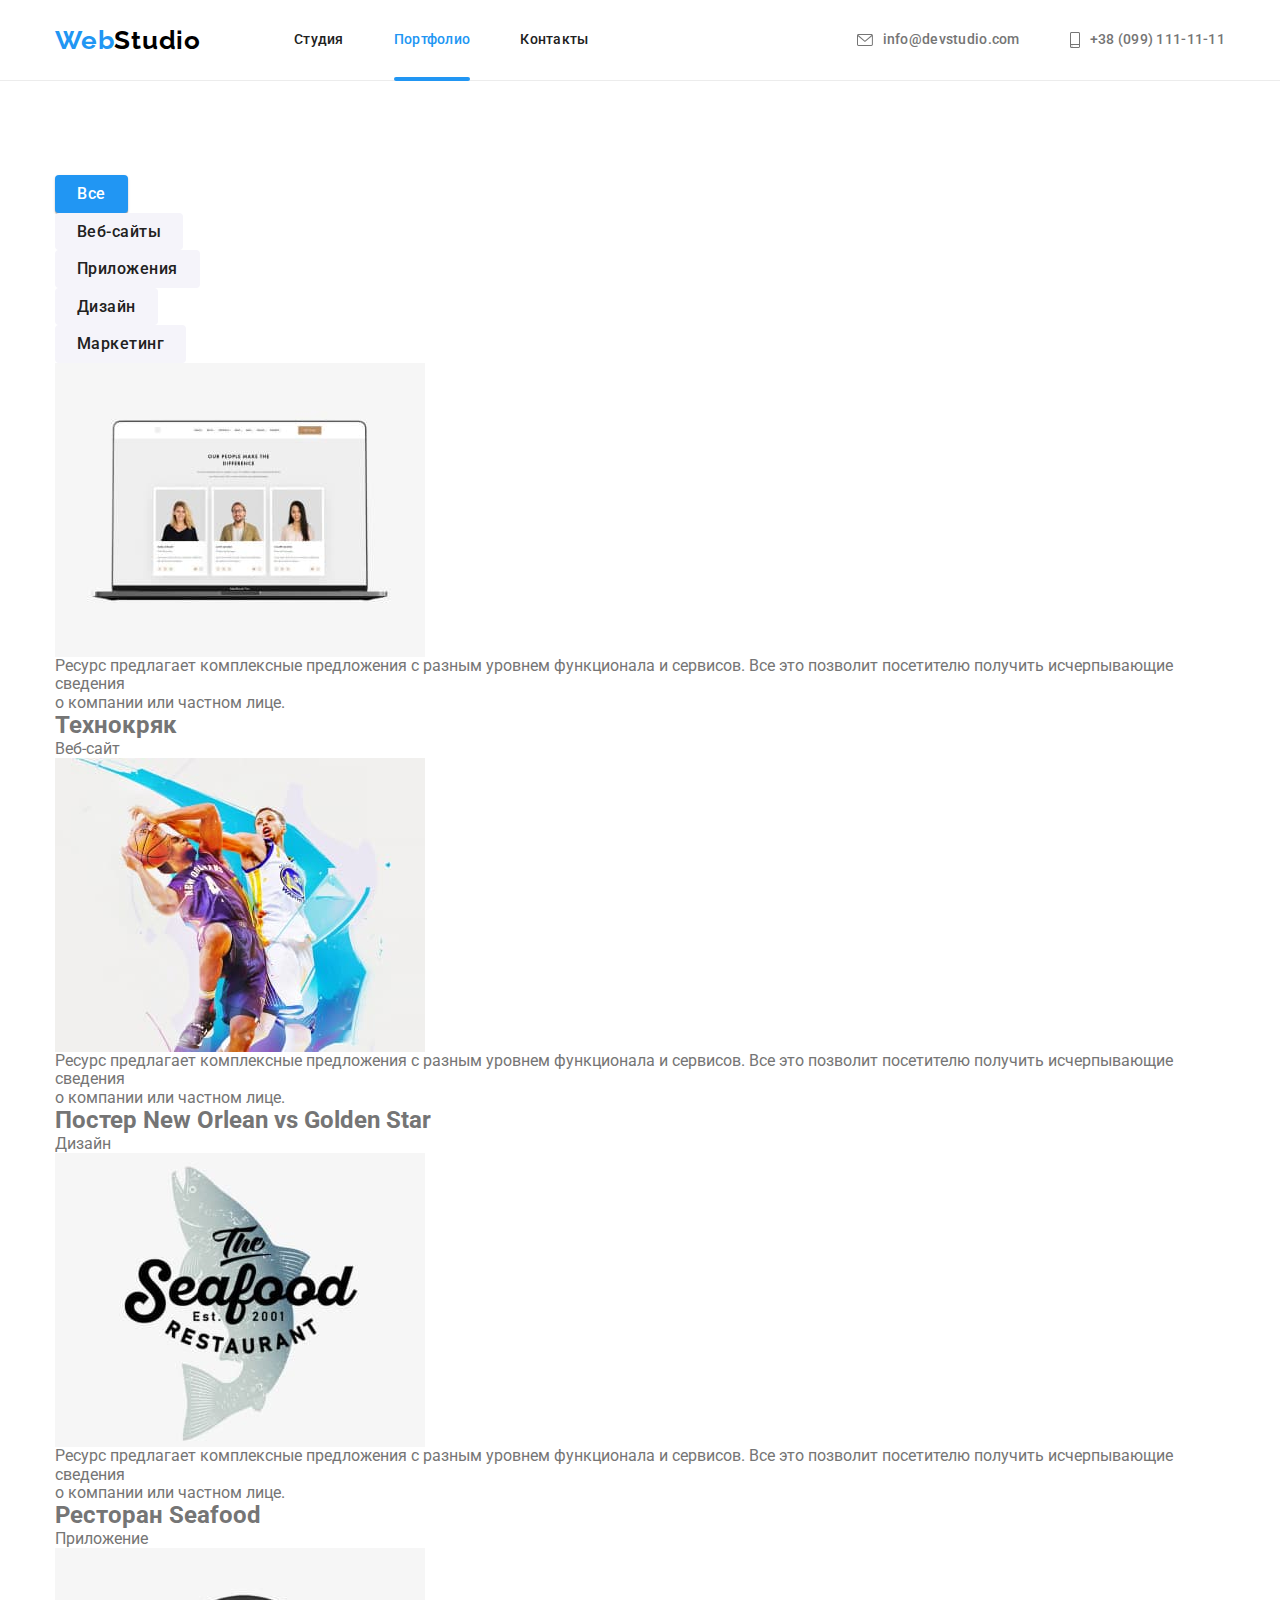
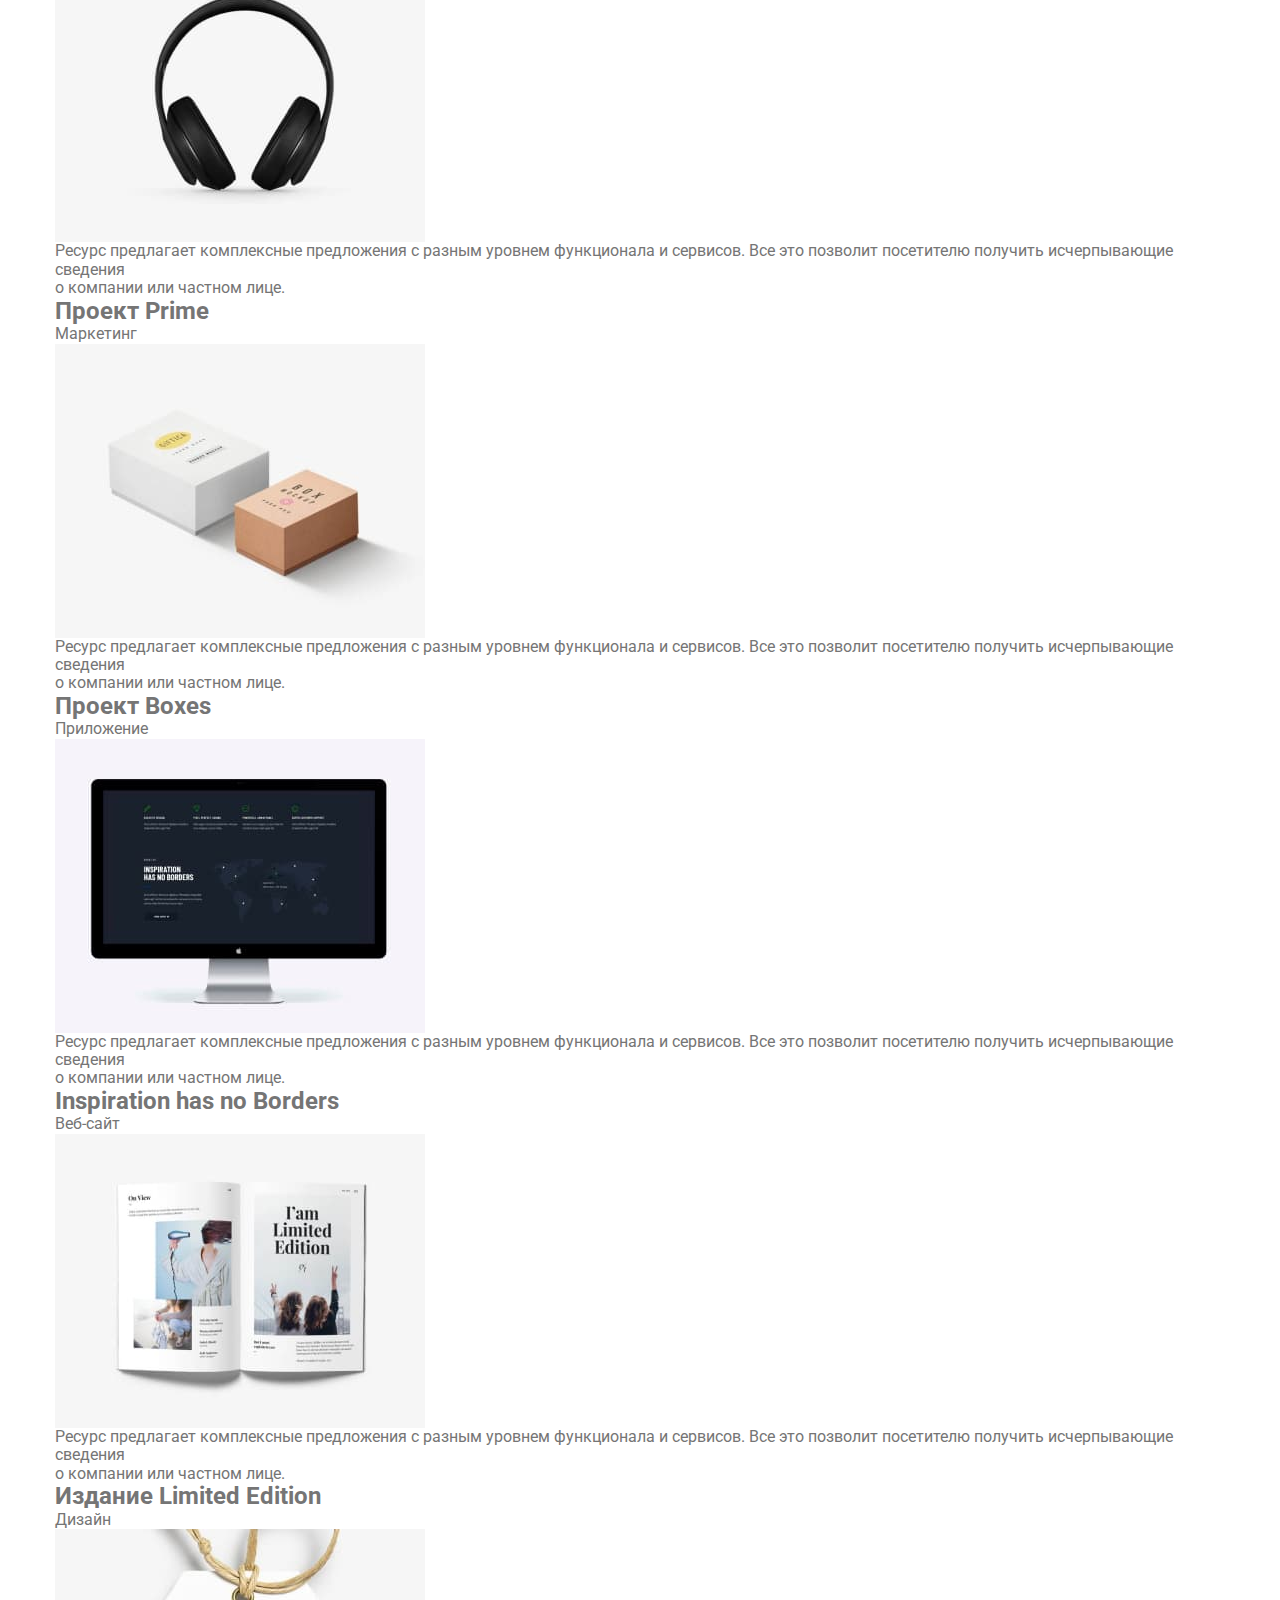
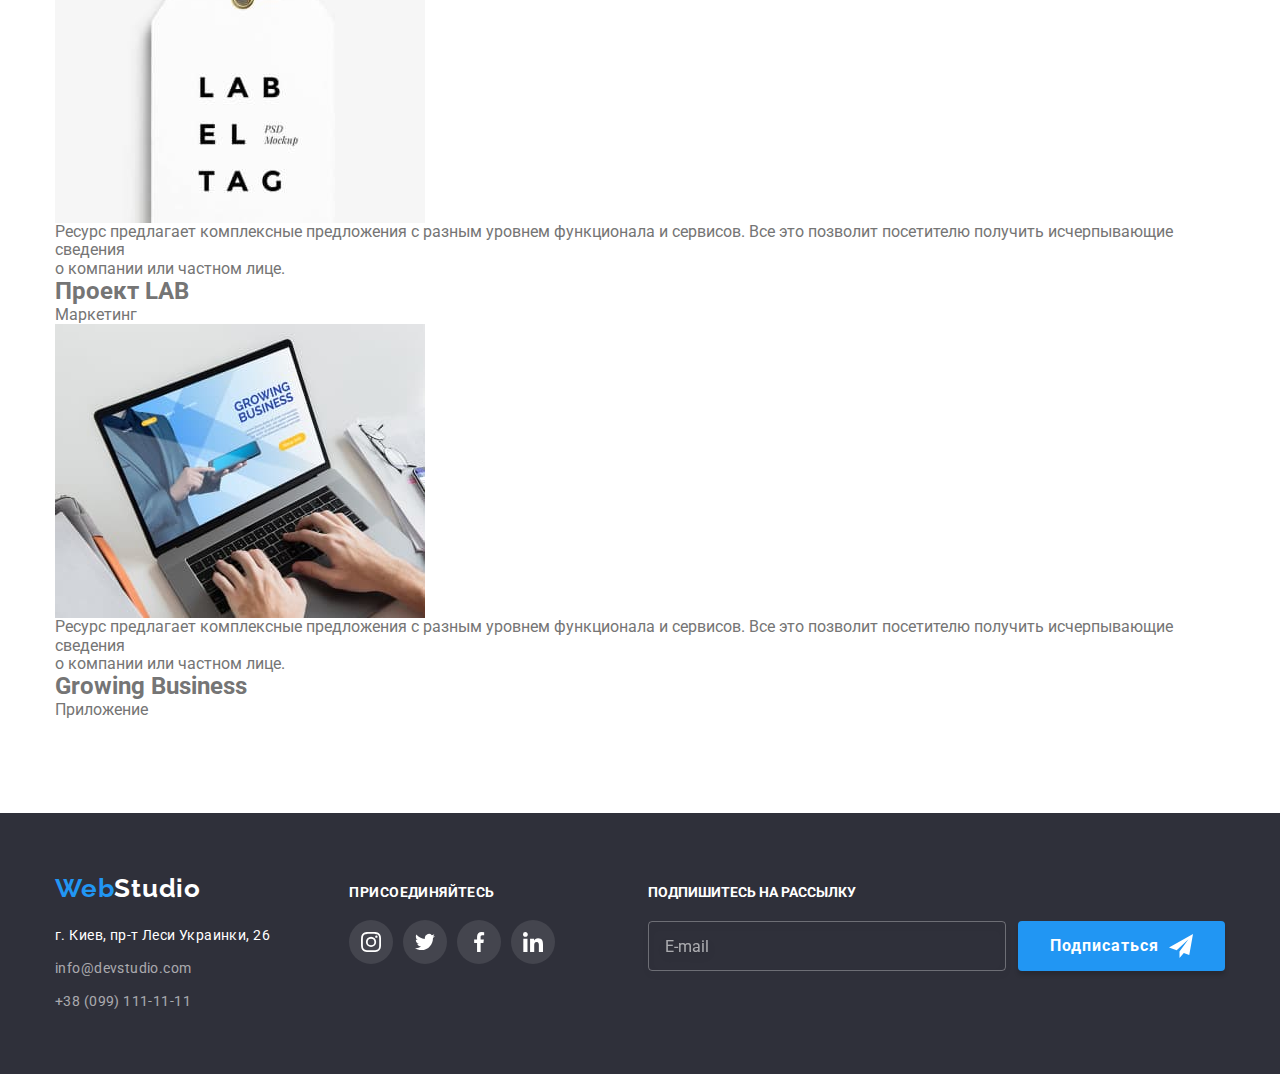
==== commit fe8b58cf: "2 part" ====
--- a/portfolio.html
+++ b/portfolio.html
@@ -6,14 +6,16 @@
     <meta name="viewport" content="width=device-width, initial-scale=1.0" />
     <title>Portfolio</title>
     <link
+      rel="stylesheet"
+      href="https://cdnjs.cloudflare.com/ajax/libs/modern-normalize/1.1.0/modern-normalize.min.css"
+    />
+    <link rel="preconnect" href="https://fonts.googleapis.com" />
+    <link rel="preconnect" href="https://fonts.gstatic.com" crossorigin />
+    <link
       href="https://fonts.googleapis.com/css2?family=Raleway:wght@700&family=Roboto:wght@400;500;700;900&display=swap"
       rel="stylesheet"
     />
-    <link
-      rel="stylesheet"
-      href="https://cdnjs.cloudflare.com/ajax/libs/modern-normalize/1.1.0/modern-normalize.min.css"
-    />
-    <link rel="stylesheet" href="./css/style.css" />
+    <link rel="stylesheet" href="./css/main.min.css" />
   </head>
   <body>
     <!-- Хедер -->
--- a/css/main.min.css
+++ b/css/main.min.css
@@ -0,0 +1 @@
+img{display:block;max-width:100%;height:auto}h1,h2,h3,h4,h5,h6,p{margin:0}ul{margin:0;padding:0;list-style:none}a{text-decoration:none;color:inherit}body{background-color:#fff;color:#757575;font-family:Roboto,sans-serif}.visually-hidden{position:absolute;white-space:nowrap;width:1px;height:1px;overflow:hidden;border:0px;padding:0px;clip:rect(0 0 0 0);-webkit-clip-path:inset(50%);clip-path:inset(50%);margin:-1px}.page-header{border-bottom:1px solid #ececec}.page-header__container{display:-webkit-box;display:-ms-flexbox;display:flex;-webkit-box-align:center;-ms-flex-align:center;align-items:center;-webkit-box-pack:baseline;-ms-flex-pack:baseline;justify-content:baseline}.page-header__contacts{margin-left:auto}.container{width:1200px;padding-left:15px;padding-right:15px;margin-left:auto;margin-right:auto}.accent{color:#2196f3}.logo{color:#000;font-family:Raleway,sans-serif;font-weight:700;font-size:26px;line-height:1.19;letter-spacing:.03em;text-decoration:none;-webkit-transition:color 250ms cubic-bezier(0.4, 0, 0.2, 1);transition:color 250ms cubic-bezier(0.4, 0, 0.2, 1)}.logo__accent{color:#2196f3}.page-header__logo{margin-right:93px}.logo:hover,.logo:focus{color:#2196f3}.site-nav{display:-webkit-box;display:-ms-flexbox;display:flex}.site-nav__item{margin-right:50px}.site-nav .item:last-child{margin-right:0px}.site-nav__link{display:block;position:relative;padding-top:32px;padding-bottom:32px;color:#212121;font-weight:500;font-size:14px;line-height:1.14;letter-spacing:.02em;text-decoration:none;-webkit-transition:color 250ms cubic-bezier(0.4, 0, 0.2, 1);transition:color 250ms cubic-bezier(0.4, 0, 0.2, 1)}.site-nav__link:hover,.site-nav__link:focus{color:#2196f3}.site-nav__link--current{color:#2196f3}.site-nav__link--current::after{display:block;position:absolute;bottom:-1px;left:0px;content:"";width:100%;height:4px;border-radius:2px;background-color:#2196f3}.contacts{display:-webkit-box;display:-ms-flexbox;display:flex;-webkit-box-align:center;-ms-flex-align:center;align-items:center;-webkit-box-pack:center;-ms-flex-pack:center;justify-content:center}.contacts__item:not(:last-child){margin-right:50px}.contacts__icon{margin-right:10px}.contacts__link{display:-webkit-box;display:-ms-flexbox;display:flex;-webkit-box-align:center;-ms-flex-align:center;align-items:center;color:#757575;fill:#757575;font-weight:500;font-size:14px;line-height:1.14;letter-spacing:.02em;text-decoration:none;-webkit-transition:color 250ms cubic-bezier(0.4, 0, 0.2, 1),fill 250ms cubic-bezier(0.4, 0, 0.2, 1);transition:color 250ms cubic-bezier(0.4, 0, 0.2, 1),fill 250ms cubic-bezier(0.4, 0, 0.2, 1)}.contacts__link:hover,.contacts__link:focus{color:#2196f3;fill:#2196f3}.hero{margin-left:auto;margin-right:auto;padding:200px 0px;text-align:center;max-width:1600px;min-height:600px;background-color:#2f303a;background-image:-webkit-gradient(linear, left top, right top, from(rgba(47, 48, 58, 0.4)), to(rgba(47, 48, 58, 0.4))),url(../images/background-hero.jpg);background-image:linear-gradient(to right, rgba(47, 48, 58, 0.4), rgba(47, 48, 58, 0.4)),url(../images/background-hero.jpg);background-repeat:no-repeat;background-position:center;background-size:cover}.hero__title{margin-top:0px;margin-bottom:30px;color:#fff;font-weight:900;font-size:44px;line-height:1.36;letter-spacing:.06em;text-transform:uppercase}.button-primary{display:inline-block;cursor:pointer;border-radius:4px;padding:10px 32px;min-width:200px;text-align:center;color:#fff;background-color:#2196f3;font-family:inherit;font-weight:700;font-size:16px;line-height:1.88;text-align:center;letter-spacing:.06em;text-decoration:none;border:none;-webkit-box-shadow:0px 4px 4px rgba(0,0,0,.15);box-shadow:0px 4px 4px rgba(0,0,0,.15);-webkit-transition:color 250ms cubic-bezier(0.4, 0, 0.2, 1),background-color 250ms cubic-bezier(0.4, 0, 0.2, 1);transition:color 250ms cubic-bezier(0.4, 0, 0.2, 1),background-color 250ms cubic-bezier(0.4, 0, 0.2, 1)}.button-primary--icon{display:-webkit-inline-box;display:-ms-inline-flexbox;display:inline-flex;-webkit-box-align:center;-ms-flex-align:center;align-items:center}.button-primary__icon{margin-left:10px}.button-primary:hover,.button-primary:focus{color:#fff;background-color:#188ce8}.filters__button{cursor:pointer;display:inline-block;border-radius:4px;padding:6px 22px;text-align:center;min-width:73px;color:#212121;background-color:#f5f4fa;font-family:inherit;font-weight:500;font-size:16px;line-height:1.6;letter-spacing:.03em;text-decoration:none;border:none;-webkit-transition:color 250ms cubic-bezier(0.4, 0, 0.2, 1),background-color 250ms cubic-bezier(0.4, 0, 0.2, 1),-webkit-box-shadow 250ms cubic-bezier(0.4, 0, 0.2, 1);transition:color 250ms cubic-bezier(0.4, 0, 0.2, 1),background-color 250ms cubic-bezier(0.4, 0, 0.2, 1),-webkit-box-shadow 250ms cubic-bezier(0.4, 0, 0.2, 1);transition:color 250ms cubic-bezier(0.4, 0, 0.2, 1),background-color 250ms cubic-bezier(0.4, 0, 0.2, 1),box-shadow 250ms cubic-bezier(0.4, 0, 0.2, 1);transition:color 250ms cubic-bezier(0.4, 0, 0.2, 1),background-color 250ms cubic-bezier(0.4, 0, 0.2, 1),box-shadow 250ms cubic-bezier(0.4, 0, 0.2, 1),-webkit-box-shadow 250ms cubic-bezier(0.4, 0, 0.2, 1)}.filters__button--current{border:none;color:#fff;background-color:#2196f3;text-decoration:none;-webkit-box-shadow:0px 1px 3px rgba(0,0,0,.12),0px 1px 1px rgba(0,0,0,.14),0px 2px 1px rgba(0,0,0,.2);box-shadow:0px 1px 3px rgba(0,0,0,.12),0px 1px 1px rgba(0,0,0,.14),0px 2px 1px rgba(0,0,0,.2)}.filters__button:hover,.filters__button:focus{color:#fff;background-color:#2196f3;border-color:#f5f4fa;-webkit-box-shadow:0px 1px 3px rgba(0,0,0,.12),0px 1px 1px rgba(0,0,0,.14),0px 2px 1px rgba(0,0,0,.2);box-shadow:0px 1px 3px rgba(0,0,0,.12),0px 1px 1px rgba(0,0,0,.14),0px 2px 1px rgba(0,0,0,.2)}.section{padding:94px 0px}.section--no-top-padding{padding-top:0}.section--team{background-color:#f5f4fa;padding:94px 0px}.section__title{color:#212121;font-weight:700;font-size:36px;line-height:1.17;text-align:center;letter-spacing:.03em;margin-bottom:50px}.feature{display:-webkit-box;display:-ms-flexbox;display:flex;margin-top:-30px;margin-left:-30px}.feature__item{-ms-flex-preferred-size:calc(33.3333333333% - 30px);flex-basis:calc(33.3333333333% - 30px);margin-left:30px;margin-top:30px}.feature__icon-div{display:-webkit-box;display:-ms-flexbox;display:flex;-webkit-box-pack:center;-ms-flex-pack:center;justify-content:center;-webkit-box-align:center;-ms-flex-align:center;align-items:center;height:120px;background-color:#f5f4fa;border-radius:4px;margin-bottom:30px}.feature__icon{height:70px;width:70px}.feature__title{color:#212121;font-weight:700;font-size:14px;line-height:1.14;letter-spacing:.03em;font-style:normal;text-transform:uppercase}.feature__text{margin-top:10px;color:#757575;font-weight:400;font-size:14px;line-height:1.7;letter-spacing:.03em;font-style:normal}.section-images__title{color:#212121;font-weight:700;font-size:36px;line-height:1.17;text-align:center;letter-spacing:.03em;margin-bottom:50px}.images{display:-webkit-box;display:-ms-flexbox;display:flex;margin-top:-30px;margin-left:-30px}.images__item{-ms-flex-preferred-size:calc(33.3333333333% - 30px);flex-basis:calc(33.3333333333% - 30px);margin-left:30px;margin-top:30px}.images__card{display:-webkit-box;display:-ms-flexbox;display:flex;position:relative}.images__thumb{position:absolute;display:-webkit-box;display:-ms-flexbox;display:flex;height:70px;width:100%;-webkit-box-pack:center;-ms-flex-pack:center;justify-content:center;-webkit-box-align:center;-ms-flex-align:center;align-items:center;bottom:0px;background-color:rgba(47,48,58,.8)}.images__text{font-style:normal;font-weight:700;font-size:14px;line-height:1.14;letter-spacing:.03em;text-transform:uppercase;color:#fff}.team{display:-webkit-box;display:-ms-flexbox;display:flex;gap:30px}.team__item{-webkit-box-shadow:0px 1px 3px rgba(0,0,0,.12),0px 1px 1px rgba(0,0,0,.14),0px 2px 1px rgba(0,0,0,.2);box-shadow:0px 1px 3px rgba(0,0,0,.12),0px 1px 1px rgba(0,0,0,.14),0px 2px 1px rgba(0,0,0,.2);border-radius:0px 0px 4px 4px;background-color:#fff}.team__card-thumb{padding:30px 0px;text-align:center}.team__title{color:#212121;font-weight:500;font-size:16px;line-height:1.19;letter-spacing:.03em}.team__text{color:#757575;font-size:16px;line-height:1.19;letter-spacing:.03em;margin-top:10px;margin-bottom:16px}.social{display:-webkit-box;display:-ms-flexbox;display:flex;-webkit-box-align:center;-ms-flex-align:center;align-items:center;-webkit-box-pack:center;-ms-flex-pack:center;justify-content:center;gap:10px}.social__link{display:-webkit-box;display:-ms-flexbox;display:flex;-webkit-box-align:center;-ms-flex-align:center;align-items:center;-webkit-box-pack:center;-ms-flex-pack:center;justify-content:center;height:44px;width:44px;border-radius:50%;fill:#afb1b8;-webkit-transition:background-color 250ms cubic-bezier(0.4, 0, 0.2, 1),fill 250ms cubic-bezier(0.4, 0, 0.2, 1);transition:background-color 250ms cubic-bezier(0.4, 0, 0.2, 1),fill 250ms cubic-bezier(0.4, 0, 0.2, 1)}.social__link:hover,.social__link:focus{fill:#fff;background-color:#2196f3}.customers{display:-webkit-box;display:-ms-flexbox;display:flex;margin-top:-30px;margin-left:-30px}.customers__item{-ms-flex-preferred-size:calc(33.3333333333% - 30px);flex-basis:calc(33.3333333333% - 30px);margin-left:30px;margin-top:30px;height:92px}.customers__link{width:100%;height:100%;display:-webkit-box;display:-ms-flexbox;display:flex;-webkit-box-align:center;-ms-flex-align:center;align-items:center;-webkit-box-pack:center;-ms-flex-pack:center;justify-content:center;fill:#afb1b8;border:1px solid #afb1b8;border-radius:4px;-webkit-transition:fill 250ms cubic-bezier(0.4, 0, 0.2, 1),border 250ms cubic-bezier(0.4, 0, 0.2, 1);transition:fill 250ms cubic-bezier(0.4, 0, 0.2, 1),border 250ms cubic-bezier(0.4, 0, 0.2, 1)}.customers__link:hover,.customers__link:focus{border:1px solid #2196f3;fill:#2196f3}.page-footer{background-color:#2f303a;padding:60px 0px}.page-footer__content{display:-webkit-box;display:-ms-flexbox;display:flex;-webkit-box-align:baseline;-ms-flex-align:baseline;align-items:baseline}.page-footer__address{-webkit-box-flex:1;-ms-flex-positive:1;flex-grow:1}.page-footer__logo{color:#fff}.address{font-style:normal;margin-top:20px}.address__list{font-size:14px;line-height:1.7;letter-spacing:.03em;text-decoration:none;font-style:normal}.address__item:not(:first-child){margin-top:9px}.address__link{color:rgba(255,255,255,.6);-webkit-transition:color 250ms cubic-bezier(0.4, 0, 0.2, 1);transition:color 250ms cubic-bezier(0.4, 0, 0.2, 1)}.address__link--location{color:#fff}.address__link:hover,.address__link:focus{color:#2196f3}.page-footer__social{margin-left:70px}.footer__title{color:#fff;font-weight:700;font-size:14px;line-height:16px;letter-spacing:.03em;text-transform:uppercase;font-style:normal;margin-bottom:20px}.footer__social .social__item{background-color:rgba(255,255,255,.1);border-radius:50%}.footer__social .social__icon{fill:#fff}.footer-form{display:-webkit-box;display:-ms-flexbox;display:flex;margin-left:93px;-webkit-box-align:end;-ms-flex-align:end;align-items:flex-end;-webkit-box-pack:start;-ms-flex-pack:start;justify-content:flex-start}.footer-form__field{margin-right:12px;width:-webkit-min-content;width:-moz-min-content;width:min-content;font-weight:700;font-size:14px;line-height:1.14;text-transform:uppercase;color:#fff}.footer-form__input{margin-top:20px;padding-left:16px;padding-right:16px;width:358px;height:50px;background-color:rgba(0,0,0,0);color:#fff;font-size:16px;line-height:1.25;border:1px solid rgba(255,255,255,.3);-webkit-filter:drop-shadow(0px 4px 4px rgba(0, 0, 0, 0.15));filter:drop-shadow(0px 4px 4px rgba(0, 0, 0, 0.15));border-radius:4px}.footer-form__input::-webkit-input-placeholder{color:rgba(255,255,255,.6);font-size:16px;line-height:1.25}.footer-form__input::-moz-placeholder{color:rgba(255,255,255,.6);font-size:16px;line-height:1.25}.footer-form__input:-ms-input-placeholder{color:rgba(255,255,255,.6);font-size:16px;line-height:1.25}.footer-form__input::-ms-input-placeholder{color:rgba(255,255,255,.6);font-size:16px;line-height:1.25}.footer-form__input::placeholder{color:rgba(255,255,255,.6);font-size:16px;line-height:1.25}.backdrop{position:fixed;top:0;left:0;width:100%;height:100%;background-color:rgba(0,0,0,.2);opacity:1;-webkit-transition:opacity 250ms cubic-bezier(0.4, 0, 0.2, 1),visibility 250ms cubic-bezier(0.4, 0, 0.2, 1);transition:opacity 250ms cubic-bezier(0.4, 0, 0.2, 1),visibility 250ms cubic-bezier(0.4, 0, 0.2, 1)}.backdrop.is-hidden .modal{-webkit-transform:translate(-50%, -50%) scale(1.1);transform:translate(-50%, -50%) scale(1.1)}.backdrop.is-hidden{opacity:0;pointer-events:none}.modal{display:block;position:absolute;top:50%;left:50%;padding:40px;-webkit-transform:translate(-50%, -50%) scale(1);transform:translate(-50%, -50%) scale(1);min-height:581px;min-width:528px;background-color:#fff;border-radius:4px;-webkit-box-shadow:0px 1px 3px rgba(0,0,0,.12),0px 1px 1px rgba(0,0,0,.14),0px 2px 1px rgba(0,0,0,.2);box-shadow:0px 1px 3px rgba(0,0,0,.12),0px 1px 1px rgba(0,0,0,.14),0px 2px 1px rgba(0,0,0,.2);-webkit-transition:-webkit-transform 250ms cubic-bezier(0.4, 0, 0.2, 1);transition:-webkit-transform 250ms cubic-bezier(0.4, 0, 0.2, 1);transition:transform 250ms cubic-bezier(0.4, 0, 0.2, 1);transition:transform 250ms cubic-bezier(0.4, 0, 0.2, 1), -webkit-transform 250ms cubic-bezier(0.4, 0, 0.2, 1)}.button-close{display:-webkit-box;display:-ms-flexbox;display:flex;position:absolute;top:8px;right:8px;-webkit-box-pack:center;-ms-flex-pack:center;justify-content:center;-webkit-box-align:center;-ms-flex-align:center;align-items:center;padding:0px;height:30px;width:30px;cursor:pointer;border-radius:50%;border:1px solid rgba(0,0,0,.1);background-color:#fff;-webkit-transition:fill 250ms cubic-bezier(0.4, 0, 0.2, 1);transition:fill 250ms cubic-bezier(0.4, 0, 0.2, 1)}.button-close:hover,.button-close:focus{fill:#2196f3}.icon-modal{height:18px;width:18px}.form-modal{display:block;margin-top:0px}.form-modal__title{font-weight:700;font-size:20px;line-height:1.15;text-align:center;letter-spacing:.03em;color:#212121;margin-bottom:12px}.form-modal__field{position:relative;display:block;font-size:12px;line-height:1.17;letter-spacing:.01em;color:#757575;margin-bottom:10px}.form-modal__field--textarea{margin-bottom:20px}.form-modal__input{height:40px;margin-top:4px;padding-left:42px;padding-right:16px;width:100%}.form-modal__textarea{display:block;height:120px;margin-top:4px;padding:12px 16px;resize:none;width:100%}.form-modal__field .form-modal__icon{position:absolute;left:12px;bottom:11px;fill:var(--title-text-color);-webkit-transition:-webkit-transform 250ms cubic-bezier(0.4, 0, 0.2, 1);transition:-webkit-transform 250ms cubic-bezier(0.4, 0, 0.2, 1);transition:transform 250ms cubic-bezier(0.4, 0, 0.2, 1);transition:transform 250ms cubic-bezier(0.4, 0, 0.2, 1), -webkit-transform 250ms cubic-bezier(0.4, 0, 0.2, 1)}.form-modal__input,.form-modal__textarea{border:1px solid rgba(33,33,33,.2);border-radius:4px;font-size:14px;line-height:1.17;letter-spacing:.01em;-webkit-transition:border 250ms cubic-bezier(0.4, 0, 0.2, 1);transition:border 250ms cubic-bezier(0.4, 0, 0.2, 1)}.form-modal__input:focus,.form-modal__textarea:focus{border:1px solid #2196f3;outline:rgba(0,0,0,0)}.form-modal__input:focus+.form-modal__icon{fill:#2196f3}.form-modal__textarea::-webkit-input-placeholder{font-size:12px;line-height:1.17;letter-spacing:.01em;color:rgba(117,117,117,.5)}.form-modal__textarea::-moz-placeholder{font-size:12px;line-height:1.17;letter-spacing:.01em;color:rgba(117,117,117,.5)}.form-modal__textarea:-ms-input-placeholder{font-size:12px;line-height:1.17;letter-spacing:.01em;color:rgba(117,117,117,.5)}.form-modal__textarea::-ms-input-placeholder{font-size:12px;line-height:1.17;letter-spacing:.01em;color:rgba(117,117,117,.5)}.form-modal__textarea::placeholder{font-size:12px;line-height:1.17;letter-spacing:.01em;color:rgba(117,117,117,.5)}.form-modal__checkbox{position:absolute;-webkit-appearance:none;-moz-appearance:none;appearance:none}.form-modal__field--checkbox{margin-bottom:0px}.form-modal__field--checkbox{display:-webkit-box;display:-ms-flexbox;display:flex;-webkit-box-align:center;-ms-flex-align:center;align-items:center;-webkit-box-pack:center;-ms-flex-pack:center;justify-content:center;font-size:14px;line-height:1.7}.form-modal__icon-check{background-size:contain;background-origin:border-box;margin-right:7px;fill:#fff;border:2px solid #212121;border-radius:2px;-webkit-transition:border 250ms cubic-bezier(0.4, 0, 0.2, 1),background-color 250ms cubic-bezier(0.4, 0, 0.2, 1),border-color 250ms cubic-bezier(0.4, 0, 0.2, 1);transition:border 250ms cubic-bezier(0.4, 0, 0.2, 1),background-color 250ms cubic-bezier(0.4, 0, 0.2, 1),border-color 250ms cubic-bezier(0.4, 0, 0.2, 1)}.form-modal__checkbox:checked+.form-modal__icon-check{border:1px solid #2196f3;border-radius:2px;background-color:#2196f3}.form-modal__link{color:#2196f3}.form-modal__button{display:block;margin-left:auto;margin-right:auto;margin-top:30px}/*# sourceMappingURL=main.min.css.map */